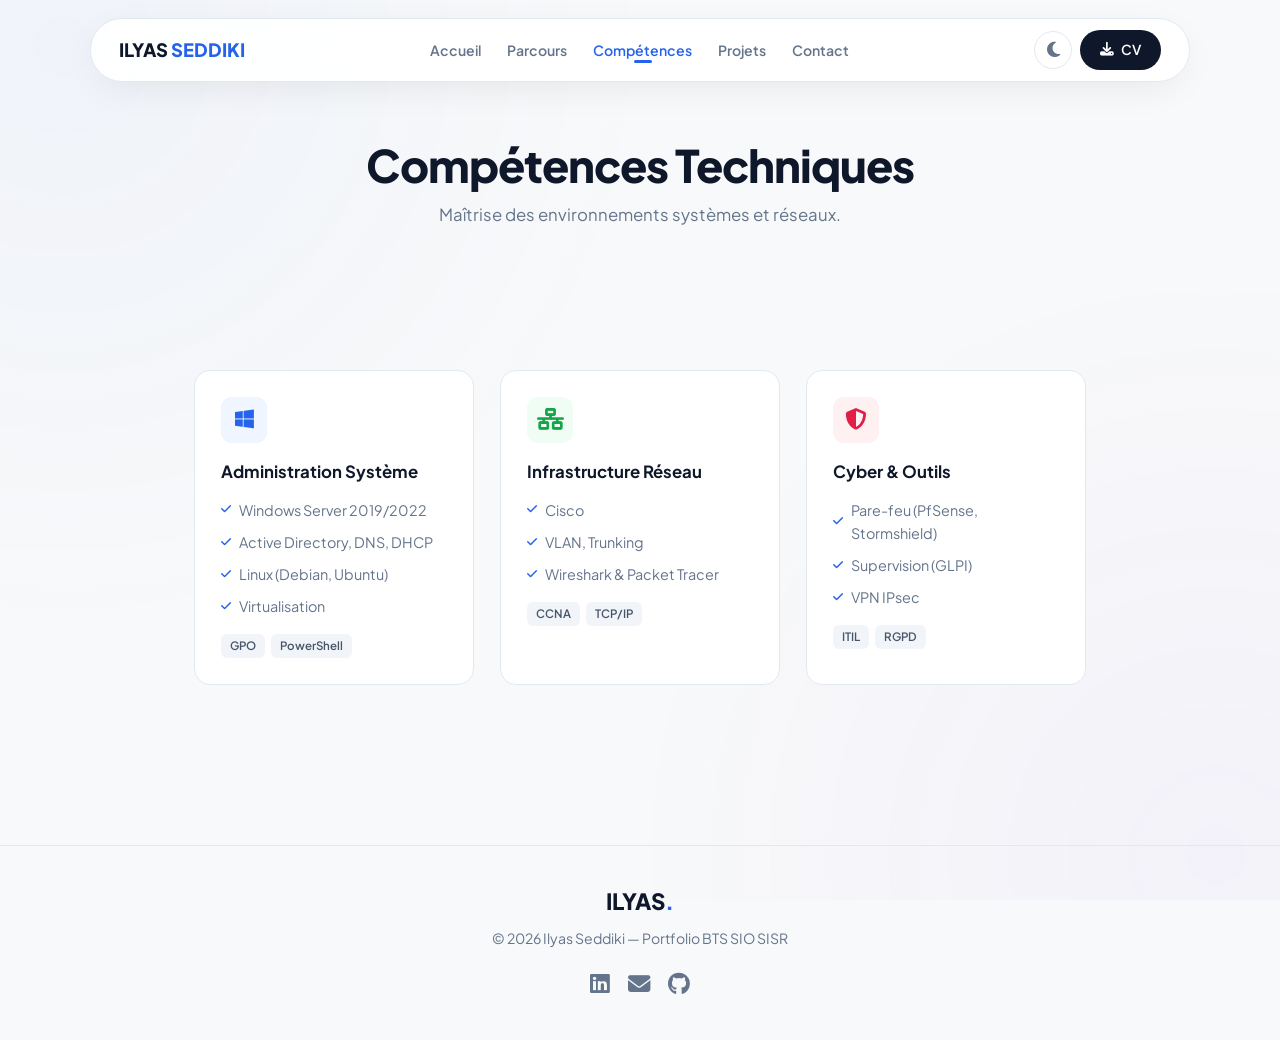
==== competences.html @ 2decea38 "Correction des liens PDF et ajout du menu mobile" ====
<!DOCTYPE html>
<html lang="fr">
<head>
    <meta charset="UTF-8">
    <meta name="viewport" content="width=device-width, initial-scale=1.0">
    <title>Compétences | Ilyas Seddiki</title>
    <link rel="preconnect" href="https://fonts.googleapis.com">
    <link rel="preconnect" href="https://fonts.gstatic.com" crossorigin>
    <link href="https://fonts.googleapis.com/css2?family=Plus+Jakarta+Sans:wght@400;500;600;700;800&display=swap" rel="stylesheet">
    <link rel="stylesheet" href="https://cdnjs.cloudflare.com/ajax/libs/font-awesome/6.4.0/css/all.min.css">
    <link rel="stylesheet" href="styles.css">
</head>
<body>
<div class="bg-mesh"></div>

<nav>
    <a href="index.html" class="logo">Ilyas <span>Seddiki</span></a>
    <ul id="navMenu">
        <li><a href="index.html">Accueil</a></li>
        <li><a href="parcours.html">Parcours</a></li>
        <li><a href="competences.html">Compétences</a></li>
        <li><a href="projets.html">Projets</a></li>
        <li><a href="contact.html">Contact</a></li>
    </ul>
    <button class="hamburger" id="hamburger" aria-label="Menu" aria-expanded="false">
        <span></span><span></span><span></span>
    </button>
    <div class="nav-btns">
        <button class="theme-toggle" id="themeToggle"><i class="fa-solid fa-moon"></i></button>
        <a href="cv_seddiki_ilyas.pdf" class="btn btn-dark" download><i class="fa-solid fa-download"></i> CV</a>
    </div>
</nav>

<div class="page-header">
    <h1 class="rv">Compétences Techniques</h1>
    <p class="rv">Maîtrise des environnements systèmes et réseaux.</p>
</div>

<section>
    <div class="sk-grid">
        <div class="sk-card rv">
            <div class="sk-ico i-sys"><i class="fa-brands fa-windows"></i></div>
            <div class="sk-title">Administration Système</div>
            <ul class="sk-list">
                <li><i class="fa-solid fa-check"></i> Windows Server 2019/2022</li>
                <li><i class="fa-solid fa-check"></i> Active Directory, DNS, DHCP</li>
                <li><i class="fa-solid fa-check"></i> Linux (Debian, Ubuntu)</li>
                <li><i class="fa-solid fa-check"></i> Virtualisation</li>
            </ul>
            <div class="tags"><span class="tag">GPO</span><span class="tag">PowerShell</span></div>
        </div>
        <div class="sk-card rv">
            <div class="sk-ico i-net"><i class="fa-solid fa-network-wired"></i></div>
            <div class="sk-title">Infrastructure Réseau</div>
            <ul class="sk-list">
                <li><i class="fa-solid fa-check"></i> Cisco</li>
                <li><i class="fa-solid fa-check"></i> VLAN, Trunking</li>
                <li><i class="fa-solid fa-check"></i> Wireshark & Packet Tracer</li>
            </ul>
            <div class="tags"><span class="tag">CCNA</span><span class="tag">TCP/IP</span></div>
        </div>
        <div class="sk-card rv">
            <div class="sk-ico i-sec"><i class="fa-solid fa-shield-halved"></i></div>
            <div class="sk-title">Cyber & Outils</div>
            <ul class="sk-list">
                <li><i class="fa-solid fa-check"></i> Pare-feu (PfSense, Stormshield)</li>
                <li><i class="fa-solid fa-check"></i> Supervision (GLPI)</li>
                <li><i class="fa-solid fa-check"></i> VPN IPsec</li>
            </ul>
            <div class="tags"><span class="tag">ITIL</span><span class="tag">RGPD</span></div>
        </div>
    </div>
</section>

<footer>
    <div class="f-logo">ILYAS<span style="color:var(--accent);">.</span></div>
    <p>&copy; 2026 Ilyas Seddiki — Portfolio BTS SIO SISR</p>
    <div class="f-socials">
        <a href="https://linkedin.com" target="_blank"><i class="fa-brands fa-linkedin"></i></a>
        <a href="mailto:ilyasseddiki014@gmail.com"><i class="fa-solid fa-envelope"></i></a>
        <a href="https://github.com" target="_blank"><i class="fa-brands fa-github"></i></a>
    </div>
</footer>

<script src="script.js"></script>
</body>
</html>
---- styles.css ----
/* ── Variables & Reset ─────────────────────── */
:root {
    --bg: #f8f9fa;
    --card: #ffffff;
    --primary: #0f172a;
    --accent: #2563eb;
    --purple: #7c3aed;
    --muted: #64748b;
    --border: 1px solid #e2e8f0;
    --border-color: #e2e8f0;
    --shadow: 0 10px 40px -10px rgba(0,0,0,.09);
    --radius: 16px;
    --tr: all .3s ease;
    --mesh1: rgba(37,99,235,.04);
    --mesh2: rgba(124,58,237,.04);
    --input-bg: #f8f9fa;
    --table-hover: #f8f9fa;
    --badge-bg: #f1f5f9;
    --badge-color: #475569;
}

/* ── Dark Theme ─────────────────────── */
[data-theme="dark"] {
    --bg: #0f172a;
    --card: #1e293b;
    --primary: #e2e8f0;
    --muted: #94a3b8;
    --border: 1px solid #334155;
    --border-color: #334155;
    --shadow: 0 10px 40px -10px rgba(0,0,0,.35);
    --mesh1: rgba(37,99,235,.08);
    --mesh2: rgba(124,58,237,.08);
    --input-bg: #1e293b;
    --table-hover: #1e293b;
    --badge-bg: #334155;
    --badge-color: #94a3b8;
}
[data-theme="dark"] .bg-mesh {
    background: radial-gradient(circle at 5% 5%, var(--mesh1), transparent 40%),
                radial-gradient(circle at 95% 95%, var(--mesh2), transparent 40%);
}
[data-theme="dark"] nav {
    background: rgba(30,41,59,.92);
    border-color: #334155;
}
[data-theme="dark"] .hamburger span { background: var(--primary); }
[data-theme="dark"] .btn-dark { background: var(--accent); }
[data-theme="dark"] .btn-white { background: var(--card); color: var(--primary); border-color: #334155; }
[data-theme="dark"] .btn-white:hover { background: #334155; }
[data-theme="dark"] .btn-outline { border-color: var(--primary); color: var(--primary); }
[data-theme="dark"] .btn-outline:hover { background: var(--primary); color: #0f172a; }
[data-theme="dark"] .hero-badge { background: var(--card); border-color: #334155; }
[data-theme="dark"] .tl-card { background: var(--card); border-color: #334155; }
[data-theme="dark"] .tl-card:hover { border-color: var(--accent); }
[data-theme="dark"] .timeline::before { background: #334155; }
[data-theme="dark"] .tl-dot { background: var(--card); }
[data-theme="dark"] .tl-sep::before { background: #334155; }
[data-theme="dark"] .tl-label { background: var(--bg); }
[data-theme="dark"] .biz-box { background: rgba(37,99,235,.1); border-color: rgba(37,99,235,.25); }
[data-theme="dark"] .biz-l { color: #60a5fa; }
[data-theme="dark"] .biz-v { color: #93c5fd; }
[data-theme="dark"] .res-btn { background: var(--card); border-color: #334155; color: var(--muted); }
[data-theme="dark"] .res-btn:hover { background: rgba(37,99,235,.1); border-color: var(--accent); color: var(--accent); }
[data-theme="dark"] .sk-card { background: var(--card); border-color: #334155; }
[data-theme="dark"] .sk-card:hover { border-color: var(--accent); }
[data-theme="dark"] .i-sys { background: rgba(37,99,235,.15); }
[data-theme="dark"] .i-net { background: rgba(22,163,74,.15); }
[data-theme="dark"] .i-sec { background: rgba(225,29,72,.15); }
[data-theme="dark"] .tag { background: #334155; color: #94a3b8; }
[data-theme="dark"] .tp-card { background: var(--card); border-color: #334155; }
[data-theme="dark"] .tp-card:hover { border-color: var(--accent); }
[data-theme="dark"] .cbox { background: var(--card); border-color: #334155; }
[data-theme="dark"] input, [data-theme="dark"] textarea { background: #0f172a; border-color: #334155; color: var(--primary); }
[data-theme="dark"] input:focus, [data-theme="dark"] textarea:focus { border-color: var(--accent); background: var(--card); }
[data-theme="dark"] footer { border-color: #334155; }
[data-theme="dark"] .proj-card { background: var(--card); border-color: #334155; }
[data-theme="dark"] .proj-card:hover { border-color: var(--accent); }
[data-theme="dark"] .proj-card.nc::before { background: #475569; }
[data-theme="dark"] .proj-card.nc .pci { background: #334155; }
[data-theme="dark"] .pci { background: rgba(37,99,235,.15); }
[data-theme="dark"] .mbox { background: var(--card); }
[data-theme="dark"] .dsec { background: #0f172a; border-color: #334155; }
[data-theme="dark"] .tool-card { background: #0f172a; border-color: #334155; }
[data-theme="dark"] .tool-card:hover { border-color: var(--accent); }
[data-theme="dark"] .tool-icon { background: rgba(37,99,235,.15); }
[data-theme="dark"] .photo-card { background: #0f172a; border-color: #334155; }
[data-theme="dark"] .photo-placeholder { background: linear-gradient(135deg, #1e293b, #334155); }
[data-theme="dark"] .def-chip { background: #0f172a; border-color: #334155; }
[data-theme="dark"] .dci { background: rgba(37,99,235,.15); }
[data-theme="dark"] .pcv2 { background: var(--card); border-color: #334155; }
[data-theme="dark"] .pcv2:hover { border-color: var(--accent); }
[data-theme="dark"] .part-banner { background: rgba(37,99,235,.1); border-color: rgba(37,99,235,.25); }
[data-theme="dark"] .ov-stat { background: rgba(37,99,235,.1); border-color: rgba(37,99,235,.25); }
[data-theme="dark"] .sbox { background: rgba(37,99,235,.1); border-color: rgba(37,99,235,.25); }
[data-theme="dark"] .mlist li { background: #0f172a; border-color: rgba(37,99,235,.3); }
[data-theme="dark"] .result-v2 { background: rgba(22,163,74,.1); border-color: rgba(34,197,94,.25); }
[data-theme="dark"] .res-box { background: rgba(22,163,74,.1); border-color: rgba(34,197,94,.25); }
[data-theme="dark"] .cr-card { background: var(--card); border-color: #334155; }
[data-theme="dark"] .cr-card:hover { border-color: var(--accent); }
[data-theme="dark"] .cr-ico { background: rgba(239,68,68,.15); }
[data-theme="dark"] .back-btn { background: var(--card); border-color: #334155; color: var(--primary); }
[data-theme="dark"] .back-btn:hover { background: var(--accent); color: #fff; border-color: var(--accent); }
[data-theme="dark"] .eq-table thead { background: #334155; }
[data-theme="dark"] .eq-table td { border-color: #334155; }
[data-theme="dark"] .eq-table tbody tr:hover { background: #0f172a; }
[data-theme="dark"] .part-card { background: var(--card); border-color: #334155; }
[data-theme="dark"] .part-card:hover { border-color: var(--accent); }
[data-theme="dark"] .pj-item { background: var(--card); border-color: #334155; }
[data-theme="dark"] .sommaire { background: var(--card); border-color: #334155; }
[data-theme="dark"] .sommaire-list li { background: #0f172a; }
[data-theme="dark"] .sommaire-list li:hover { background: rgba(37,99,235,.1); }
[data-theme="dark"] .def-bar { background: rgba(37,99,235,.1); border-color: rgba(37,99,235,.25); }
[data-theme="dark"] .def-item { background: #0f172a; }
[data-theme="dark"] .stage-card { background: var(--card); border-color: #334155; }
[data-theme="dark"] .stage-card:hover { border-color: var(--accent); }

/* ── Base ─────────────────────── */
*, *::before, *::after { margin:0; padding:0; box-sizing:border-box; }
html { scroll-behavior: smooth; }
body { font-family:'Plus Jakarta Sans',sans-serif; background:var(--bg); color:var(--muted); line-height:1.6; overflow-x:hidden; transition: background .3s ease, color .3s ease; }

.bg-mesh { position:fixed; inset:0; z-index:-1;
    background: radial-gradient(circle at 5% 5%, var(--mesh1), transparent 40%),
                radial-gradient(circle at 95% 95%, var(--mesh2), transparent 40%); }

/* ── Navigation ─────────────────────── */
nav {
    position:fixed; top:18px; left:50%; transform:translateX(-50%);
    width:90%; max-width:1100px;
    background:rgba(255,255,255,.92); backdrop-filter:blur(16px);
    border:var(--border); border-radius:50px;
    padding:11px 28px;
    display:flex; justify-content:space-between; align-items:center;
    z-index:9000; box-shadow:var(--shadow);
    transition: background .3s ease, border-color .3s ease;
}
.logo { font-weight:800; font-size:1.15rem; color:var(--primary); text-transform:uppercase; text-decoration:none; }
.logo span { color:var(--accent); }
a.logo { text-decoration: none; }
nav ul { display:flex; gap:26px; list-style:none; }
nav ul a { color:var(--muted); text-decoration:none; font-weight:600; font-size:.88rem; transition:var(--tr); position: relative; }
nav ul a:hover { color:var(--accent); }
nav ul a.active { color:var(--accent); }
nav ul a.active::after { content:''; position:absolute; bottom:-4px; left:50%; transform:translateX(-50%); width:18px; height:3px; background:var(--accent); border-radius:3px; }
.nav-btns { display:flex; gap:8px; align-items:center; }
.btn { display:inline-flex; align-items:center; gap:7px; padding:9px 20px; border-radius:50px; font-weight:600; font-size:.86rem; text-decoration:none; transition:var(--tr); cursor:pointer; border:none; }
.btn-dark  { background:var(--primary); color:#fff; }
.btn-dark:hover  { background:var(--accent); transform:translateY(-2px); }
.btn-white { background:#fff; color:var(--primary); border:var(--border); }
.btn-white:hover { background:var(--bg); }
.btn-outline { background:transparent; border:2px solid var(--primary); color:var(--primary); }
.btn-outline:hover { background:var(--primary); color:#fff; }

.theme-toggle {
    width:38px; height:38px; border-radius:50%; border:var(--border);
    background:var(--card); cursor:pointer; display:flex; align-items:center;
    justify-content:center; font-size:1.1rem; transition:var(--tr);
    color:var(--muted);
}
.theme-toggle:hover { border-color:var(--accent); color:var(--accent); transform:scale(1.1); }

/* ── Hero ─────────────────────── */
header {
    min-height:90vh; display:flex; flex-direction:column; justify-content:center; align-items:center;
    text-align:center; padding:130px 24px 80px;
}
.hero-badge {
    display:inline-flex; align-items:center; gap:9px;
    background:var(--card); padding:7px 18px; border-radius:50px;
    font-size:.83rem; font-weight:700; color:var(--accent);
    border:var(--border); margin-bottom:28px; box-shadow:var(--shadow);
}
.dot-green { width:8px; height:8px; border-radius:50%; background:#22c55e; animation:pulse 2s infinite; }
@keyframes pulse { 0%,100%{opacity:1;} 50%{opacity:.35;} }
h1 { font-size:clamp(2rem,5vw,3.5rem); font-weight:800; color:var(--primary); letter-spacing:-1.5px; line-height:1.1; margin-bottom:22px; }
.grad { background:linear-gradient(135deg,var(--accent),var(--purple)); -webkit-background-clip:text; background-clip:text; color:transparent; }
#tw { min-height:1.2em; display:inline-block; }
.cursor { color:var(--accent); animation:blink 1s step-end infinite; }
@keyframes blink { 0%,100%{opacity:1;} 50%{opacity:0;} }
.hero-desc { font-size:1.05rem; max-width:600px; color:var(--muted); margin-bottom:38px; line-height:1.8; }
.hero-actions { display:flex; gap:13px; flex-wrap:wrap; justify-content:center; }

/* ── Sections ─────────────────────── */
section { padding:80px 5%; max-width:1020px; margin:0 auto; }
.sec-head { text-align:center; margin-bottom:56px; }
.sec-title { font-size:2rem; font-weight:800; color:var(--primary); margin-bottom:9px; }
.sec-sub { font-size:1rem; color:var(--muted); }

/* ── Page Header (non-hero pages) ─────────────────────── */
.page-header {
    padding:140px 5% 60px;
    text-align:center;
    max-width:1020px;
    margin:0 auto;
}
.page-header h1 {
    font-size:clamp(1.8rem,4vw,2.8rem);
    font-weight:800;
    color:var(--primary);
    letter-spacing:-1px;
    margin-bottom:12px;
}
.page-header p {
    font-size:1.05rem;
    color:var(--muted);
    max-width:600px;
    margin:0 auto;
    line-height:1.7;
}

/* ── Timeline ─────────────────────── */
.tl-sep { text-align:center; position:relative; margin:40px 0 36px; }
.tl-sep::before { content:''; position:absolute; left:0; top:50%; width:100%; height:2px; background:var(--border-color); }
.tl-label { position:relative; z-index:1; display:inline-block; background:var(--bg); padding:0 18px; font-size:1.15rem; font-weight:700; color:var(--primary); }
.timeline { position:relative; max-width:900px; margin:0 auto; }
.timeline::before { content:''; position:absolute; left:50%; transform:translateX(-50%); width:2px; height:100%; background:var(--border-color); }
.tl-item { display:flex; justify-content:flex-end; padding-right:52px; position:relative; margin-bottom:48px; width:50%; }
.tl-item.r { justify-content:flex-start; padding-left:52px; padding-right:0; margin-left:50%; }
.tl-dot { position:absolute; right:-8px; top:4px; width:16px; height:16px; border-radius:50%; background:#fff; border:4px solid var(--accent); z-index:2; }
.tl-item.r .tl-dot { left:-8px; right:auto; }
.tl-item.school .tl-dot { border-color:var(--purple); }
.tl-card { background:var(--card); padding:26px; border-radius:20px; border:var(--border); box-shadow:var(--shadow); transition:var(--tr); width:100%; }
.tl-card:hover { transform:translateY(-3px); border-color:var(--accent); }
.tl-top { display:flex; justify-content:space-between; align-items:flex-start; flex-wrap:wrap; gap:10px; margin-bottom:16px; padding-bottom:14px; border-bottom:var(--border); }
.co-name { font-size:1.15rem; font-weight:800; color:var(--primary); display:flex; align-items:center; gap:8px; flex-wrap:wrap; }
.co-loc { font-size:.78rem; background:var(--badge-bg); padding:3px 9px; border-radius:6px; color:var(--muted); font-weight:600; }
.dbadge { font-size:.7rem; font-weight:700; padding:4px 10px; border-radius:6px; white-space:nowrap; }
.dw { background:#eff6ff; color:var(--accent); }
.ds { background:#f5f3ff; color:var(--purple); }
[data-theme="dark"] .dw { background:rgba(37,99,235,.15); }
[data-theme="dark"] .ds { background:rgba(124,58,237,.15); }
.biz-box { background:#f0f9ff; border:1px solid #bae6fd; border-radius:11px; padding:13px; margin-bottom:16px; display:grid; grid-template-columns:repeat(auto-fit,minmax(110px,1fr)); gap:9px; }
.biz-r { display:flex; flex-direction:column; }
.biz-l { font-size:.66rem; font-weight:700; text-transform:uppercase; color:#0369a1; opacity:.7; }
.biz-v { font-size:.82rem; font-weight:700; color:#0369a1; }
.res-grid { display:grid; grid-template-columns:repeat(auto-fit,minmax(100px,1fr)); gap:9px; margin-top:16px; }
.res-btn { display:flex; flex-direction:column; align-items:center; padding:11px; border:var(--border); border-radius:10px; background:#fff; text-decoration:none; color:var(--muted); transition:var(--tr); cursor:pointer; }
.res-btn:hover { border-color:var(--accent); background:#eff6ff; color:var(--accent); transform:translateY(-2px); }
.ri { font-size:1.15rem; margin-bottom:5px; }
.rt { font-size:.7rem; font-weight:600; }
.proj-btn { background:linear-gradient(135deg,var(--purple),var(--accent)); color:#fff; padding:11px 18px; border-radius:10px; border:none; cursor:pointer; font-weight:700; font-size:.83rem; transition:var(--tr); display:flex; align-items:center; justify-content:center; gap:8px; margin-top:15px; width:100%; }
.proj-btn:hover { transform:translateY(-2px); box-shadow:0 10px 28px -10px rgba(124,58,237,.45); }

/* ── Modals ─────────────────────── */
.modal { display:none; position:fixed; inset:0; z-index:9999; background:rgba(15,23,42,.83); backdrop-filter:blur(10px); }
.modal.on { display:flex; align-items:center; justify-content:center; padding:20px; }
.mbox { background:var(--card); border-radius:22px; width:100%; max-width:900px; max-height:90vh; overflow-y:auto; animation:popIn .35s ease; box-shadow:0 25px 70px -10px rgba(0,0,0,.35); }
.mbox.wide { max-width:1080px; }
@keyframes popIn { from{opacity:0;transform:translateY(40px);} to{opacity:1;transform:translateY(0);} }
.mhead { background:linear-gradient(135deg,var(--purple),var(--accent)); color:#fff; padding:26px 30px; border-radius:22px 22px 0 0; position:relative; }
.mclose { position:absolute; top:16px; right:16px; background:rgba(255,255,255,.22); border:none; color:#fff; width:36px; height:36px; border-radius:50%; font-size:1.2rem; cursor:pointer; transition:var(--tr); display:flex; align-items:center; justify-content:center; }
.mclose:hover { background:rgba(255,255,255,.35); transform:rotate(90deg); }
.mtitle { font-size:1.6rem; font-weight:800; margin-bottom:5px; }
.msub { font-size:.9rem; opacity:.88; }
.mbody { padding:32px; }

/* ── Definition & Info Components ─────────────────────── */
.def-bar { background: linear-gradient(135deg, #eff6ff, #f0f9ff); border: 2px solid #bae6fd; border-radius: 15px; padding: 24px; margin-bottom: 30px; }
.def-bar h3 { font-size: 1.25rem; font-weight: 800; color: var(--accent); margin-bottom: 16px; display: flex; align-items: center; gap: 10px; }
.def-content { display: grid; grid-template-columns: repeat(auto-fit, minmax(280px, 1fr)); gap: 18px; }
.def-item { background: #fff; padding: 16px; border-radius: 10px; border-left: 4px solid var(--accent); }
.def-item strong { color: var(--primary); font-size: 0.95rem; display: block; margin-bottom: 6px; }
.def-item p { font-size: 0.88rem; color: var(--muted); line-height: 1.6; }
.sommaire { background: var(--card); border: var(--border); border-radius: 15px; padding: 24px; margin-bottom: 30px; }
.sommaire h3 { font-size: 1.2rem; font-weight: 800; color: var(--primary); margin-bottom: 16px; display: flex; align-items: center; gap: 10px; }
.sommaire-list { list-style: none; padding: 0; }
.sommaire-list li { padding: 10px 14px; margin-bottom: 8px; background: var(--bg); border-radius: 8px; cursor: pointer; transition: var(--tr); display: flex; align-items: center; gap: 10px; }
.sommaire-list li:hover { background: #eff6ff; transform: translateX(5px); border-left: 4px solid var(--accent); }
.sommaire-list li i { color: var(--accent); font-size: 0.9rem; }

/* ── Tools Grid ─────────────────────── */
.tools-grid { display: grid; grid-template-columns: repeat(auto-fit, minmax(140px, 1fr)); gap: 14px; margin-bottom: 30px; }
.tool-card { background: var(--card); border: var(--border); border-radius: 12px; padding: 16px; text-align: center; transition: var(--tr); }
.tool-card:hover { transform: translateY(-3px); box-shadow: var(--shadow); border-color: var(--accent); }
.tool-icon { width: 50px; height: 50px; background: linear-gradient(135deg, #eff6ff, #f0f9ff); border-radius: 10px; display: flex; align-items: center; justify-content: center; margin: 0 auto 10px; font-size: 1.4rem; color: var(--accent); }
.tool-name { font-size: 0.85rem; font-weight: 700; color: var(--primary); }

/* ── Photos Grid ─────────────────────── */
.photos-grid { display: grid; grid-template-columns: repeat(auto-fit, minmax(200px, 1fr)); gap: 16px; margin-bottom: 30px; }
.photo-card { background: var(--bg); border: var(--border); border-radius: 12px; padding: 12px; text-align: center; }
.photo-placeholder { width: 100%; height: 140px; background: linear-gradient(135deg, #f1f5f9, #e2e8f0); border-radius: 8px; display: flex; align-items: center; justify-content: center; color: var(--muted); font-size: 2rem; margin-bottom: 8px; }
.photo-caption { font-size: 0.8rem; font-weight: 600; color: var(--primary); }

/* ── Project Items ─────────────────────── */
.pj-item { background:var(--bg); border:var(--border); border-radius:13px; padding:20px; margin-bottom:18px; cursor:pointer; transition:var(--tr); }
.pj-item:hover { transform:translateY(-3px); border-color:var(--accent); box-shadow:var(--shadow); }
.pj-item.nc { cursor:default; }
.pj-item.nc:hover { transform:none; border-color:var(--border-color); box-shadow:none; }
.pj-head { display:flex; justify-content:space-between; align-items:flex-start; flex-wrap:wrap; gap:8px; margin-bottom:10px; }
.pj-title { font-size:1.05rem; font-weight:700; color:var(--primary); display:flex; align-items:center; gap:8px; }
.pj-s { font-size:.67rem; font-weight:700; text-transform:uppercase; padding:4px 10px; border-radius:6px; white-space:nowrap; }
.s-wip { background:#fef3c7; color:#d97706; }
.s-soon { background:#f5f3ff; color:var(--purple); }

/* ── Parts Grid ─────────────────────── */
.parts-grid { display:grid; grid-template-columns:repeat(auto-fit,minmax(240px,1fr)); gap:20px; }
.part-card { background:var(--card); border:2px solid var(--border-color); border-radius:15px; padding:30px 20px; cursor:pointer; transition:var(--tr); text-align:center; }
.part-card:hover { transform:translateY(-5px); border-color:var(--accent); box-shadow:var(--shadow); }
.p-ico { width:60px; height:60px; background:linear-gradient(135deg,#eff6ff,#f0f9ff); border-radius:50%; display:flex; align-items:center; justify-content:center; margin:0 auto 16px; font-size:1.6rem; color:var(--accent); }
.p-num { font-size:1.1rem; font-weight:800; color:var(--primary); margin-bottom:6px; }
.p-desc { font-size:.86rem; color:var(--muted); line-height:1.5; }

.cpart { display:none; }
.cpart.on { display:block; animation:fadeUp .35s ease; }
@keyframes fadeUp { from{opacity:0;transform:translateY(12px);} to{opacity:1;transform:translateY(0);} }

.back-btn { display:inline-flex; align-items:center; justify-content:center; gap:8px; background:linear-gradient(135deg,#ffffff,#eff6ff); color:var(--primary); padding:10px 18px; border-radius:12px; border:1px solid #cbd5e1; font-weight:700; font-size:.86rem; cursor:pointer; transition:var(--tr); margin-bottom:26px; box-shadow:0 8px 24px -16px rgba(15,23,42,.45); }
.back-btn:hover { background:var(--primary); color:#fff; border-color:var(--primary); transform:translateY(-2px); }
.back-btn.part-back { position:sticky; top:0; z-index:3; }

/* ── Detail Sections ─────────────────────── */
.dsec { background:var(--card); border:var(--border); border-radius:15px; padding:26px; margin-bottom:20px; }
.dsec h3 { font-size:1.15rem; font-weight:800; color:var(--primary); margin-bottom:14px; display:flex; align-items:center; gap:8px; }
.dsec p { color:var(--muted); line-height:1.8; font-size:.93rem; }
.stats-row { display:grid; grid-template-columns:repeat(auto-fit,minmax(170px,1fr)); gap:16px; margin-bottom:20px; }
.sbox { background:linear-gradient(135deg,#eff6ff,#f0f9ff); padding:18px; border-radius:12px; text-align:center; border:1px solid #bae6fd; }
.sn { font-size:2.3rem; font-weight:800; color:var(--accent); line-height:1; margin-bottom:5px; }
.sl { font-size:.8rem; color:var(--muted); font-weight:600; }
.mlist { list-style:none; padding:0; }
.mlist li { padding:13px 15px; margin-bottom:9px; background:var(--bg); border-left:4px solid var(--accent); border-radius:8px; font-size:.91rem; color:var(--muted); }
.mlist li strong { color:var(--primary); display:block; margin-bottom:3px; font-size:.93rem; }
.eq-table { width:100%; border-collapse:collapse; font-size:.82rem; margin-top:14px; }
.eq-table thead { background:var(--primary); color:#fff; }
.eq-table th { padding:10px 12px; text-align:left; font-weight:700; font-size:.76rem; }
.eq-table td { padding:9px 12px; border-bottom:1px solid #f1f5f9; }
.eq-table tbody tr:hover { background:var(--table-hover); }
.ok { color:#16a34a; font-weight:700; }
.warn { color:#d97706; font-weight:700; }
.err { color:#dc2626; font-weight:700; }
.res-box { background:linear-gradient(135deg,#dcfce7,#f0fdf4); border:1px solid #86efac; border-radius:15px; padding:26px; margin-bottom:20px; }
.res-box h3 { color:#16a34a; font-size:1.15rem; font-weight:800; margin-bottom:10px; display:flex; align-items:center; gap:8px; }
.res-box ul { list-style:none; padding:0; }
.res-box li { padding:7px 0; color:#166534; font-weight:600; font-size:.92rem; }

/* ── Skills ─────────────────────── */
.sk-grid { display:grid; grid-template-columns:repeat(auto-fit,minmax(280px,1fr)); gap:26px; }
.sk-card { background:var(--card); border:var(--border); border-radius:var(--radius); padding:26px; transition:var(--tr); }
.sk-card:hover { transform:translateY(-5px); box-shadow:var(--shadow); border-color:var(--accent); }
.sk-ico { width:46px; height:46px; border-radius:11px; margin-bottom:16px; display:flex; align-items:center; justify-content:center; font-size:1.35rem; }
.i-sys { background:#eff6ff; color:#2563eb; }
.i-net { background:#f0fdf4; color:#16a34a; }
.i-sec { background:#fff1f2; color:#e11d48; }
.sk-title { font-size:1.05rem; font-weight:700; color:var(--primary); margin-bottom:13px; }
.sk-list { list-style:none; }
.sk-list li { margin-bottom:9px; font-size:.9rem; color:var(--muted); display:flex; align-items:center; gap:8px; }
.sk-list li i { font-size:.72rem; color:var(--accent); }
.tags { margin-top:16px; display:flex; flex-wrap:wrap; gap:6px; }
.tag { font-size:.72rem; font-weight:600; padding:3px 9px; border-radius:6px; background:var(--badge-bg); color:var(--badge-color); }

/* ── TP Grid ─────────────────────── */
.tp-grid { display:grid; grid-template-columns:repeat(auto-fit,minmax(290px,1fr)); gap:24px; }
.tp-card { background:var(--card); border:var(--border); border-radius:var(--radius); padding:22px; transition:var(--tr); display:flex; flex-direction:column; }
.tp-card:hover { transform:translateY(-5px); box-shadow:var(--shadow); border-color:var(--accent); }
.tp-title { font-size:1rem; font-weight:700; color:var(--primary); margin-bottom:9px; }
.tp-desc { font-size:.87rem; color:var(--muted); flex:1; }
.tp-btn { margin-top:14px; background:var(--accent); color:#fff; padding:8px 15px; border-radius:8px; text-decoration:none; font-weight:600; font-size:.82rem; display:inline-flex; align-items:center; gap:7px; transition:var(--tr); }
.tp-btn:hover { background:var(--primary); transform:translateY(-2px); }

/* ── Contact ─────────────────────── */
.cbox { max-width:560px; margin:0 auto; background:var(--card); padding:38px; border-radius:22px; box-shadow:var(--shadow); border:var(--border); }
input, textarea { width:100%; padding:13px; margin-bottom:13px; background:var(--input-bg); border:1px solid var(--border-color); border-radius:8px; font-family:inherit; font-size:.92rem; color:var(--primary); }
input:focus, textarea:focus { outline:none; border-color:var(--accent); background:var(--card); }
.submit-btn { width:100%; padding:13px; background:var(--accent); color:#fff; border:none; border-radius:8px; font-weight:700; font-size:.95rem; cursor:pointer; transition:var(--tr); }
.submit-btn:hover { background:var(--primary); }

/* ── Footer ─────────────────────── */
footer { text-align:center; padding:38px 20px; border-top:var(--border); margin-top:80px; color:var(--muted); font-size:.88rem; }
.f-logo { font-size:1.4rem; font-weight:800; color:var(--primary); margin-bottom:7px; }
.f-socials { margin-top:16px; display:flex; justify-content:center; gap:18px; font-size:1.4rem; }
.f-socials a { color:var(--muted); transition:var(--tr); }
.f-socials a:hover { color:var(--accent); }

/* ── Reveal Animation ─────────────────────── */
.rv { opacity:0; transform:translateY(26px); transition:opacity .55s ease, transform .55s ease; }
.rv.show { opacity:1; transform:none; }

/* ── Premium Project Cards ─────────────────────── */
.proj-card { background:var(--card); border:1.5px solid var(--border-color); border-radius:16px; padding:20px 22px; margin-bottom:12px; cursor:pointer; transition:var(--tr); display:flex; align-items:flex-start; gap:16px; position:relative; overflow:hidden; }
.proj-card::before { content:''; position:absolute; left:0; top:0; bottom:0; width:4px; background:linear-gradient(180deg,var(--accent),var(--purple)); }
.proj-card:hover { border-color:var(--accent); box-shadow:0 8px 28px -8px rgba(37,99,235,.15); transform:translateY(-2px); }
.proj-card.nc { cursor:default; }
.proj-card.nc::before { background:#cbd5e1; }
.proj-card.nc:hover { transform:none; border-color:var(--border-color); box-shadow:none; }
.pci { width:44px; height:44px; border-radius:11px; flex-shrink:0; background:linear-gradient(135deg,#eff6ff,#f0f9ff); display:flex; align-items:center; justify-content:center; font-size:1.15rem; color:var(--accent); }
.proj-card.nc .pci { background:var(--badge-bg); color:var(--muted); }
.pcb { flex:1; min-width:0; }
.pct { font-size:.96rem; font-weight:700; color:var(--primary); margin-bottom:5px; display:flex; align-items:center; gap:8px; flex-wrap:wrap; }
.pcd { font-size:.86rem; color:var(--muted); line-height:1.65; }
.pca { color:var(--accent); font-size:.85rem; flex-shrink:0; margin-top:3px; transition:var(--tr); }
.proj-card:hover .pca { transform:translateX(3px); }
.bs { font-size:.67rem; font-weight:700; text-transform:uppercase; padding:3px 9px; border-radius:20px; white-space:nowrap; letter-spacing:.3px; }
.bs-wip { background:#fef3c7; color:#b45309; }
.bs-soon { background:#f5f3ff; color:var(--purple); }
.bs-doc { background:#f0fdf4; color:#15803d; }
[data-theme="dark"] .bs-wip { background:rgba(180,131,9,.15); }
[data-theme="dark"] .bs-soon { background:rgba(124,58,237,.15); }
[data-theme="dark"] .bs-doc { background:rgba(21,128,61,.15); }
.mhead-tags { display:flex; gap:8px; flex-wrap:wrap; margin-top:9px; }
.mhead-tag { background:rgba(255,255,255,.2); border:1px solid rgba(255,255,255,.3); border-radius:20px; padding:3px 12px; font-size:.76rem; font-weight:600; display:inline-flex; align-items:center; gap:6px; }

/* ── Overview Stats ─────────────────────── */
.ov-stats { display:grid; grid-template-columns:repeat(3,1fr); gap:12px; margin-bottom:26px; }
.ov-stat { background:linear-gradient(135deg,#eff6ff,#f0f9ff); border:1px solid #bae6fd; border-radius:13px; padding:16px 12px; text-align:center; }
.ov-sn { font-size:2rem; font-weight:800; color:var(--accent); line-height:1; }
.ov-sl { font-size:.72rem; font-weight:600; color:var(--muted); margin-top:4px; }

/* ── Definition Chips ─────────────────────── */
.def-chips { display:grid; grid-template-columns:repeat(auto-fit,minmax(250px,1fr)); gap:10px; }
.def-chip { background:var(--card); border:1.5px solid var(--border-color); border-radius:12px; padding:13px 15px; display:flex; gap:12px; align-items:flex-start; }
.dci { width:30px; height:30px; flex-shrink:0; background:linear-gradient(135deg,#eff6ff,#f0f9ff); border-radius:8px; display:flex; align-items:center; justify-content:center; font-size:.82rem; color:var(--accent); }
.dcb strong { display:block; font-size:.87rem; color:var(--primary); font-weight:700; margin-bottom:3px; }
.dcb p { font-size:.8rem; color:var(--muted); line-height:1.5; margin:0; }

/* ── Horizontal Part Cards ─────────────────────── */
.pcv2 { background:var(--card); border:1.5px solid var(--border-color); border-radius:14px; padding:20px; cursor:pointer; transition:var(--tr); display:flex; align-items:flex-start; gap:14px; }
.pcv2:hover { transform:translateY(-4px); border-color:var(--accent); box-shadow:var(--shadow); }
.pcv2-num { width:34px; height:34px; border-radius:9px; flex-shrink:0; background:linear-gradient(135deg,var(--accent),var(--purple)); display:flex; align-items:center; justify-content:center; font-size:.82rem; font-weight:800; color:#fff; }
.pcv2-title { font-size:.93rem; font-weight:700; color:var(--primary); margin-bottom:4px; }
.pcv2-desc { font-size:.82rem; color:var(--muted); line-height:1.5; }

/* ── Part Banner ─────────────────────── */
.part-banner { background:linear-gradient(135deg,#eff6ff,#f0f9ff); border:1.5px solid #bae6fd; border-radius:14px; padding:18px 20px; margin-bottom:20px; display:flex; align-items:center; gap:14px; }
.pb-ico { width:40px; height:40px; border-radius:10px; flex-shrink:0; background:linear-gradient(135deg,var(--accent),var(--purple)); display:flex; align-items:center; justify-content:center; font-size:1.05rem; color:#fff; }
.pb-title { font-size:1rem; font-weight:800; color:var(--primary); margin-bottom:2px; }
.pb-sub { font-size:.82rem; color:var(--muted); }

/* ── Result Box v2 ─────────────────────── */
.result-v2 { background:linear-gradient(135deg,#f0fdf4,#dcfce7); border:1.5px solid #86efac; border-radius:13px; padding:20px 22px; margin-top:16px; margin-bottom:20px; }
.result-v2 h4 { font-size:.92rem; font-weight:800; color:#16a34a; display:flex; align-items:center; gap:7px; margin-bottom:10px; }
.result-v2 ul { list-style:none; padding:0; }
.result-v2 li { padding:6px 0 6px 20px; position:relative; font-size:.88rem; color:#166534; font-weight:600; border-bottom:1px solid rgba(134,239,172,.3); }
.result-v2 li:last-child { border-bottom:none; }
.result-v2 li::before { content:'\2713'; position:absolute; left:0; color:#16a34a; font-weight:800; }

/* ── CR Cards ─────────────────────── */
.cr-card { background:var(--card); border:1.5px solid var(--border-color); border-radius:15px; padding:20px 22px; margin-bottom:12px; display:flex; gap:16px; align-items:flex-start; transition:var(--tr); }
.cr-card:hover { border-color:var(--accent); box-shadow:0 6px 22px -6px rgba(37,99,235,.12); }
.cr-ico { width:42px; height:42px; border-radius:11px; flex-shrink:0; background:#fff1f2; display:flex; align-items:center; justify-content:center; font-size:1.15rem; color:#ef4444; }
.cr-body { flex:1; }
.cr-title { font-size:.96rem; font-weight:700; color:var(--primary); margin-bottom:5px; }
.cr-desc { font-size:.85rem; color:var(--muted); line-height:1.65; margin-bottom:12px; }

/* ── Stage Cards (projets page) ─────────────────────── */
.stage-cards { display:grid; gap:16px; margin-bottom:50px; }
.stage-card { background:var(--card); border:1.5px solid var(--border-color); border-radius:16px; padding:24px; cursor:pointer; transition:var(--tr); display:flex; align-items:flex-start; gap:18px; position:relative; overflow:hidden; }
.stage-card::before { content:''; position:absolute; left:0; top:0; bottom:0; width:4px; background:linear-gradient(180deg,var(--accent),var(--purple)); }
.stage-card:hover { border-color:var(--accent); box-shadow:0 8px 28px -8px rgba(37,99,235,.15); transform:translateY(-3px); }
.stage-card .pci { width:50px; height:50px; font-size:1.3rem; }
.stage-card .pct { font-size:1.05rem; }
.stage-card .pcd { font-size:.9rem; }

/* ── Hamburger ─────────────────────── */
.hamburger { display:none; flex-direction:column; justify-content:center; gap:5px; cursor:pointer; background:none; border:none; padding:4px; }
.hamburger span { display:block; width:22px; height:2px; background:var(--primary); border-radius:2px; transition:var(--tr); }

/* ── Mobile ─────────────────────── */
@media (max-width:768px) {
    .hamburger { display:flex; }
    nav { position:fixed; }
    nav ul { display:none; flex-direction:column; gap:0; position:absolute; top:calc(100% + 10px); left:0; right:0; background:var(--card); border:var(--border); border-radius:16px; padding:8px; box-shadow:var(--shadow); }
    nav ul.open { display:flex; }
    nav ul a { padding:10px 16px; display:block; border-radius:10px; }
    nav ul a.active::after { display:none; }
    nav ul a.active { background:rgba(37,99,235,.08); }
    h1 { font-size:2rem; letter-spacing:-.5px; }
    .timeline::before { left:18px; }
    .tl-item, .tl-item.r { width:100%; padding-left:44px; padding-right:0; margin-left:0; justify-content:flex-start; }
    .tl-dot, .tl-item.r .tl-dot { left:10px; right:auto; }
    .mbody { padding:18px; }
    .mtitle { font-size:1.25rem; }
    .eq-table { font-size:.72rem; }
    .def-content { grid-template-columns: 1fr; }
    .parts-grid { grid-template-columns: 1fr; }
    .ov-stats { grid-template-columns:1fr 1fr; }
    .proj-card { flex-wrap:wrap; }
    .cr-card { flex-wrap:wrap; }
    .part-banner { flex-direction:column; gap:10px; }
    .pcv2 { flex-wrap:wrap; }
    .stage-card { flex-wrap:wrap; }
    .nav-btns .btn-white { display:none; }
    .page-header { padding:120px 5% 40px; }
    .page-header h1 { font-size:1.8rem; }
}
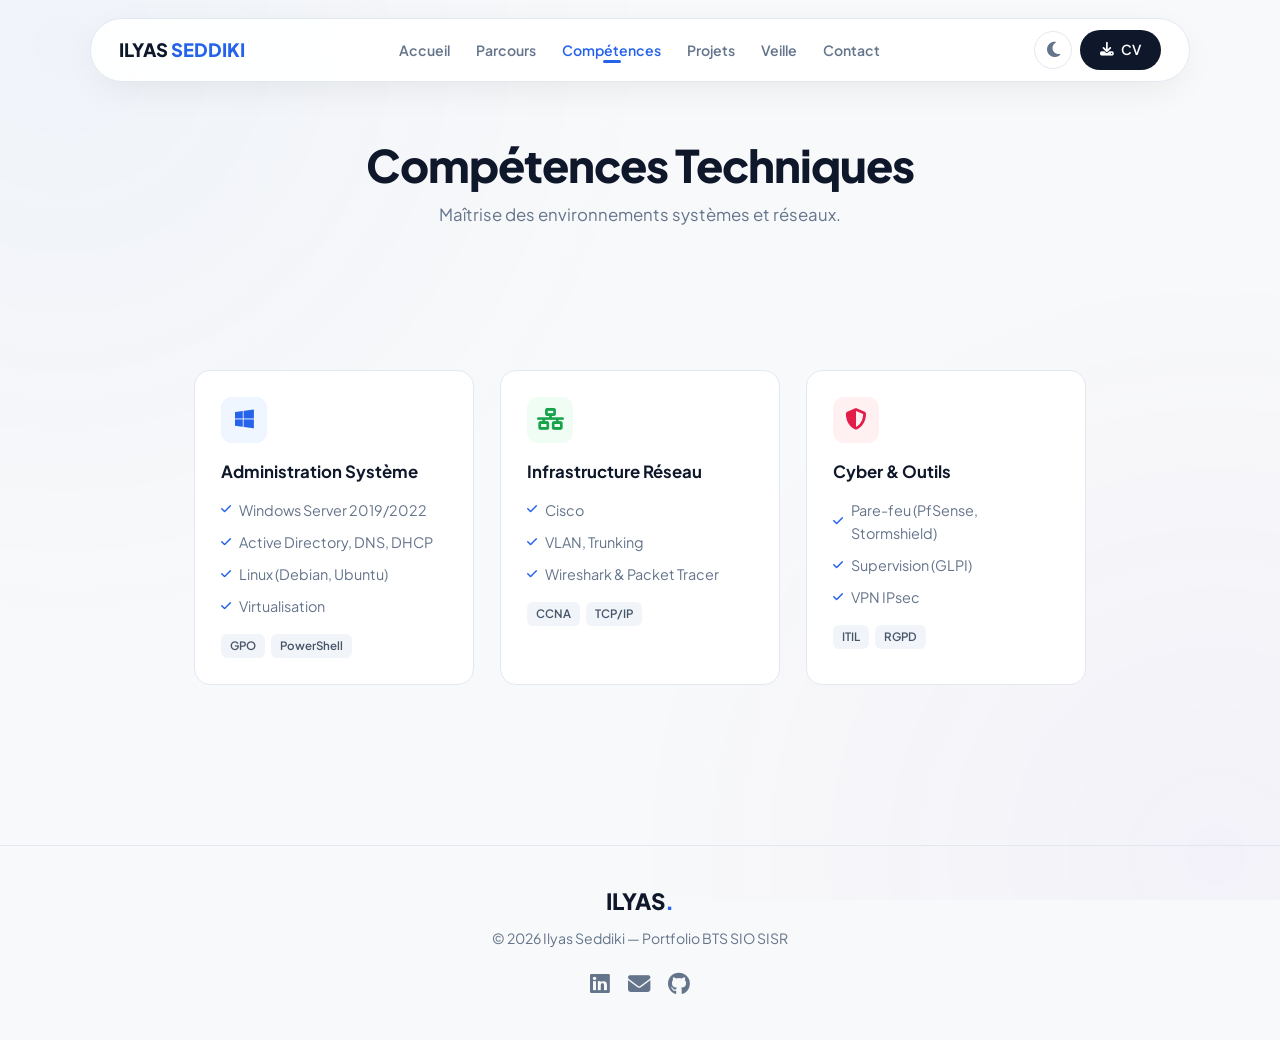
==== commit 704c5232: "Ajout de la veille technologique et nouvelles modifications du portfolio" ====
--- a/competences.html
+++ b/competences.html
@@ -20,6 +20,7 @@
         <li><a href="parcours.html">Parcours</a></li>
         <li><a href="competences.html">Compétences</a></li>
         <li><a href="projets.html">Projets</a></li>
+        <li><a href="veille.html">Veille</a></li>
         <li><a href="contact.html">Contact</a></li>
     </ul>
     <button class="hamburger" id="hamburger" aria-label="Menu" aria-expanded="false">
--- a/styles.css
+++ b/styles.css
@@ -480,4 +480,76 @@
     .nav-btns .btn-white { display:none; }
     .page-header { padding:120px 5% 40px; }
     .page-header h1 { font-size:1.8rem; }
-}
+    .veille-hero-grid { grid-template-columns:1fr; }
+    .veille-topic-card { padding:24px; }
+    .veille-why-grid { grid-template-columns:1fr; }
+    .veille-example { flex-direction:column; }
+    .veille-example-ico { width:100%; }
+    .rss-grid { grid-template-columns:1fr; }
+    .veille-src-grid { grid-template-columns:1fr; }
+    .veille-method-steps { flex-direction:column; }
+    .veille-method-step { min-width:0; }
+}
+
+/* ── Veille Technologique ─────────────────────── */
+.veille-hero-grid { display:grid; grid-template-columns:1.2fr .8fr; gap:30px; align-items:start; margin-bottom:40px; }
+.veille-topic-card { background:var(--card); border:var(--border); border-radius:18px; padding:30px; position:relative; overflow:hidden; }
+.veille-topic-card::before { content:''; position:absolute; left:0; top:0; bottom:0; width:5px; background:linear-gradient(180deg,var(--accent),var(--purple)); }
+.veille-topic-badge { display:inline-flex; align-items:center; gap:6px; background:rgba(37,99,235,.08); color:var(--accent); font-size:.76rem; font-weight:700; padding:5px 12px; border-radius:20px; margin-bottom:14px; text-transform:uppercase; letter-spacing:.4px; }
+[data-theme="dark"] .veille-topic-badge { background:rgba(37,99,235,.15); }
+.veille-topic-card h2 { font-size:1.35rem; font-weight:800; color:var(--primary); margin-bottom:12px; line-height:1.3; }
+.veille-topic-card p { font-size:.92rem; color:var(--muted); line-height:1.75; }
+.veille-kpi-grid { display:grid; grid-template-columns:1fr; gap:14px; }
+.veille-kpi { background:var(--card); border:var(--border); border-radius:14px; padding:18px; text-align:center; transition:var(--tr); }
+.veille-kpi:hover { border-color:var(--accent); transform:translateY(-2px); }
+.veille-kpi-num { font-size:1.8rem; font-weight:800; color:var(--accent); line-height:1; }
+.veille-kpi-label { font-size:.76rem; font-weight:600; color:var(--muted); margin-top:5px; }
+
+.veille-why-grid { display:grid; grid-template-columns:repeat(3,1fr); gap:18px; margin-top:20px; }
+.veille-why-card { background:var(--card); border:var(--border); border-radius:14px; padding:22px; transition:var(--tr); }
+.veille-why-card:hover { border-color:var(--accent); box-shadow:var(--shadow); transform:translateY(-3px); }
+.veille-why-ico { width:42px; height:42px; border-radius:10px; display:flex; align-items:center; justify-content:center; font-size:1.1rem; margin-bottom:12px; }
+.veille-why-ico.ico-shield { background:rgba(225,29,72,.08); color:#e11d48; }
+.veille-why-ico.ico-server { background:rgba(37,99,235,.08); color:var(--accent); }
+.veille-why-ico.ico-lock { background:rgba(124,58,237,.08); color:var(--purple); }
+[data-theme="dark"] .veille-why-ico.ico-shield { background:rgba(225,29,72,.15); }
+[data-theme="dark"] .veille-why-ico.ico-server { background:rgba(37,99,235,.15); }
+[data-theme="dark"] .veille-why-ico.ico-lock { background:rgba(124,58,237,.15); }
+.veille-why-card h4 { font-size:.95rem; font-weight:700; color:var(--primary); margin-bottom:6px; }
+.veille-why-card p { font-size:.84rem; color:var(--muted); line-height:1.6; }
+
+.veille-example { background:var(--card); border:var(--border); border-radius:14px; padding:0; margin-bottom:14px; display:flex; overflow:hidden; transition:var(--tr); }
+.veille-example:hover { border-color:var(--accent); box-shadow:var(--shadow); }
+.veille-example-ico { width:80px; flex-shrink:0; display:flex; align-items:center; justify-content:center; font-size:1.6rem; color:#fff; }
+.veille-example-ico.ex-google { background:linear-gradient(135deg,#4285f4,#34a853); }
+.veille-example-ico.ex-ms { background:linear-gradient(135deg,#00a4ef,#7fba00); }
+.veille-example-ico.ex-cloud { background:linear-gradient(135deg,#ff6f00,#ff9100); }
+.veille-example-body { padding:18px 20px; flex:1; }
+.veille-example-body h4 { font-size:.95rem; font-weight:700; color:var(--primary); margin-bottom:5px; }
+.veille-example-body p { font-size:.84rem; color:var(--muted); line-height:1.6; }
+
+.rss-grid { display:grid; grid-template-columns:repeat(2,1fr); gap:18px; }
+.rss-card { background:var(--card); border:var(--border); border-radius:14px; padding:20px; transition:var(--tr); display:flex; flex-direction:column; }
+.rss-card:hover { border-color:var(--accent); box-shadow:var(--shadow); }
+.rss-card-source { font-size:.72rem; font-weight:700; text-transform:uppercase; color:var(--accent); margin-bottom:8px; letter-spacing:.3px; }
+.rss-card h4 { font-size:.93rem; font-weight:700; color:var(--primary); margin-bottom:6px; line-height:1.4; }
+.rss-card h4 a { color:inherit; text-decoration:none; transition:var(--tr); }
+.rss-card h4 a:hover { color:var(--accent); }
+.rss-card p { font-size:.82rem; color:var(--muted); line-height:1.6; flex:1; }
+.rss-card-date { font-size:.72rem; color:var(--muted); margin-top:10px; opacity:.7; }
+.rss-loading { text-align:center; padding:40px; color:var(--muted); font-size:.9rem; }
+.rss-loading i { font-size:1.5rem; color:var(--accent); display:block; margin-bottom:10px; animation:pulse 1.5s infinite; }
+
+.veille-src-grid { display:grid; grid-template-columns:repeat(auto-fit,minmax(200px,1fr)); gap:14px; margin-top:16px; }
+.veille-src { background:var(--card); border:var(--border); border-radius:12px; padding:16px; display:flex; align-items:center; gap:12px; text-decoration:none; transition:var(--tr); }
+.veille-src:hover { border-color:var(--accent); transform:translateY(-2px); box-shadow:var(--shadow); }
+.veille-src-ico { width:38px; height:38px; border-radius:9px; flex-shrink:0; display:flex; align-items:center; justify-content:center; font-size:1rem; background:linear-gradient(135deg,#eff6ff,#f0f9ff); color:var(--accent); }
+[data-theme="dark"] .veille-src-ico { background:rgba(37,99,235,.15); }
+.veille-src-name { font-size:.88rem; font-weight:700; color:var(--primary); }
+.veille-src-desc { font-size:.74rem; color:var(--muted); }
+
+.veille-method-steps { display:flex; gap:16px; margin-top:16px; }
+.veille-method-step { flex:1; background:var(--card); border:var(--border); border-radius:12px; padding:18px; text-align:center; min-width:140px; }
+.veille-method-num { width:30px; height:30px; border-radius:50%; background:linear-gradient(135deg,var(--accent),var(--purple)); color:#fff; font-size:.82rem; font-weight:800; display:flex; align-items:center; justify-content:center; margin:0 auto 10px; }
+.veille-method-step h4 { font-size:.85rem; font-weight:700; color:var(--primary); margin-bottom:4px; }
+.veille-method-step p { font-size:.78rem; color:var(--muted); line-height:1.5; }
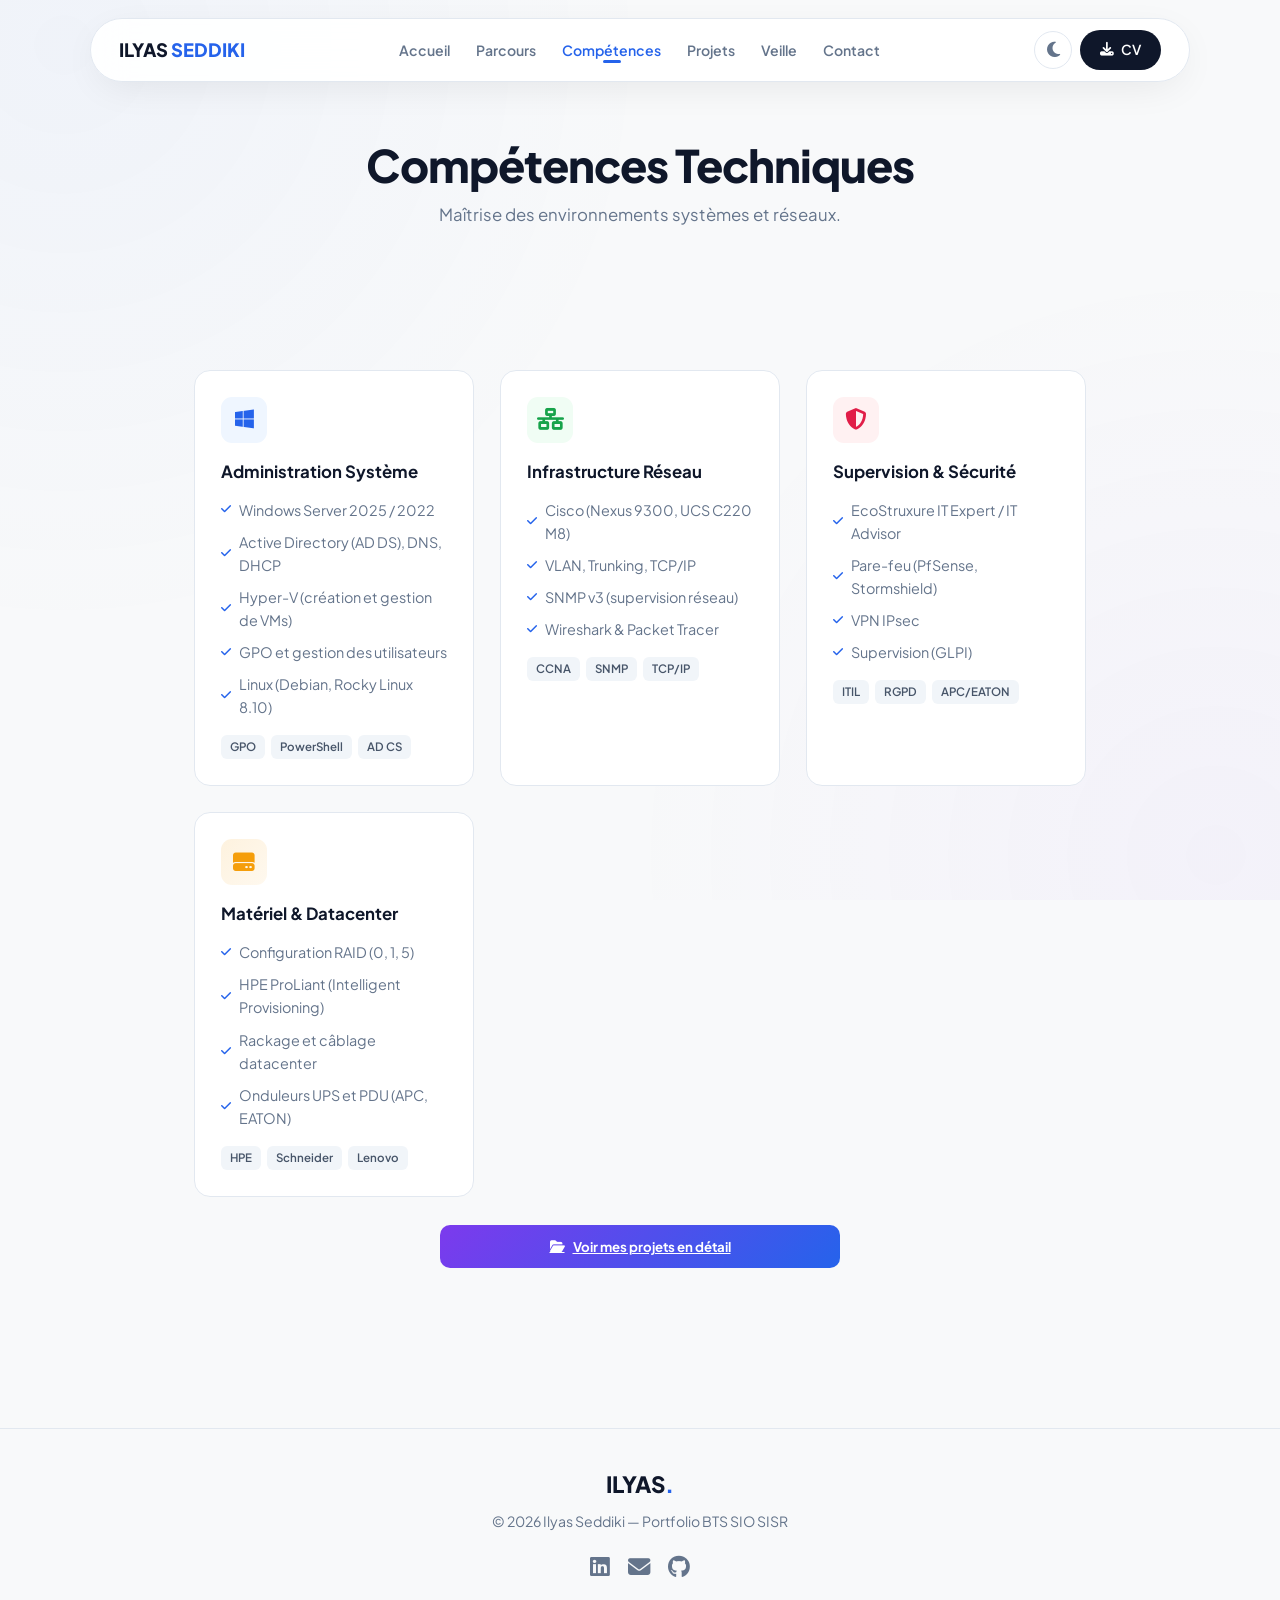
==== commit c68e6a83: "ton message de commit" ====
--- a/competences.html
+++ b/competences.html
@@ -43,33 +43,53 @@
             <div class="sk-ico i-sys"><i class="fa-brands fa-windows"></i></div>
             <div class="sk-title">Administration Système</div>
             <ul class="sk-list">
-                <li><i class="fa-solid fa-check"></i> Windows Server 2019/2022</li>
-                <li><i class="fa-solid fa-check"></i> Active Directory, DNS, DHCP</li>
-                <li><i class="fa-solid fa-check"></i> Linux (Debian, Ubuntu)</li>
-                <li><i class="fa-solid fa-check"></i> Virtualisation</li>
+                <li><i class="fa-solid fa-check"></i> Windows Server 2025 / 2022</li>
+                <li><i class="fa-solid fa-check"></i> Active Directory (AD DS), DNS, DHCP</li>
+                <li><i class="fa-solid fa-check"></i> Hyper-V (création et gestion de VMs)</li>
+                <li><i class="fa-solid fa-check"></i> GPO et gestion des utilisateurs</li>
+                <li><i class="fa-solid fa-check"></i> Linux (Debian, Rocky Linux 8.10)</li>
             </ul>
-            <div class="tags"><span class="tag">GPO</span><span class="tag">PowerShell</span></div>
+            <div class="tags"><span class="tag">GPO</span><span class="tag">PowerShell</span><span class="tag">AD CS</span></div>
         </div>
         <div class="sk-card rv">
             <div class="sk-ico i-net"><i class="fa-solid fa-network-wired"></i></div>
             <div class="sk-title">Infrastructure Réseau</div>
             <ul class="sk-list">
-                <li><i class="fa-solid fa-check"></i> Cisco</li>
-                <li><i class="fa-solid fa-check"></i> VLAN, Trunking</li>
+                <li><i class="fa-solid fa-check"></i> Cisco (Nexus 9300, UCS C220 M8)</li>
+                <li><i class="fa-solid fa-check"></i> VLAN, Trunking, TCP/IP</li>
+                <li><i class="fa-solid fa-check"></i> SNMP v3 (supervision réseau)</li>
                 <li><i class="fa-solid fa-check"></i> Wireshark & Packet Tracer</li>
             </ul>
-            <div class="tags"><span class="tag">CCNA</span><span class="tag">TCP/IP</span></div>
+            <div class="tags"><span class="tag">CCNA</span><span class="tag">SNMP</span><span class="tag">TCP/IP</span></div>
         </div>
         <div class="sk-card rv">
             <div class="sk-ico i-sec"><i class="fa-solid fa-shield-halved"></i></div>
-            <div class="sk-title">Cyber & Outils</div>
+            <div class="sk-title">Supervision & Sécurité</div>
             <ul class="sk-list">
+                <li><i class="fa-solid fa-check"></i> EcoStruxure IT Expert / IT Advisor</li>
                 <li><i class="fa-solid fa-check"></i> Pare-feu (PfSense, Stormshield)</li>
+                <li><i class="fa-solid fa-check"></i> VPN IPsec</li>
                 <li><i class="fa-solid fa-check"></i> Supervision (GLPI)</li>
-                <li><i class="fa-solid fa-check"></i> VPN IPsec</li>
             </ul>
-            <div class="tags"><span class="tag">ITIL</span><span class="tag">RGPD</span></div>
+            <div class="tags"><span class="tag">ITIL</span><span class="tag">RGPD</span><span class="tag">APC/EATON</span></div>
         </div>
+        <div class="sk-card rv">
+            <div class="sk-ico" style="background:linear-gradient(135deg,#f59e0b22,#f59e0b11); color:#f59e0b;"><i class="fa-solid fa-hard-drive"></i></div>
+            <div class="sk-title">Matériel & Datacenter</div>
+            <ul class="sk-list">
+                <li><i class="fa-solid fa-check"></i> Configuration RAID (0, 1, 5)</li>
+                <li><i class="fa-solid fa-check"></i> HPE ProLiant (Intelligent Provisioning)</li>
+                <li><i class="fa-solid fa-check"></i> Rackage et câblage datacenter</li>
+                <li><i class="fa-solid fa-check"></i> Onduleurs UPS et PDU (APC, EATON)</li>
+            </ul>
+            <div class="tags"><span class="tag">HPE</span><span class="tag">Schneider</span><span class="tag">Lenovo</span></div>
+        </div>
+    </div>
+
+    <div style="text-align:center; margin-top:28px;">
+        <a href="projets.html" class="proj-btn" style="max-width:400px; margin:0 auto; display:inline-flex;">
+            <i class="fa-solid fa-folder-open"></i> Voir mes projets en détail
+        </a>
     </div>
 </section>
 
@@ -77,9 +97,9 @@
     <div class="f-logo">ILYAS<span style="color:var(--accent);">.</span></div>
     <p>&copy; 2026 Ilyas Seddiki — Portfolio BTS SIO SISR</p>
     <div class="f-socials">
-        <a href="https://linkedin.com" target="_blank"><i class="fa-brands fa-linkedin"></i></a>
+        <a href="https://www.linkedin.com/in/seddiki-ilyas/" target="_blank"><i class="fa-brands fa-linkedin"></i></a>
         <a href="mailto:ilyasseddiki014@gmail.com"><i class="fa-solid fa-envelope"></i></a>
-        <a href="https://github.com" target="_blank"><i class="fa-brands fa-github"></i></a>
+        <a href="https://github.com/IlyasSeddiki" target="_blank"><i class="fa-brands fa-github"></i></a>
     </div>
 </footer>
 
--- a/styles.css
+++ b/styles.css
@@ -278,6 +278,7 @@
 /* ── Photos Grid ─────────────────────── */
 .photos-grid { display: grid; grid-template-columns: repeat(auto-fit, minmax(200px, 1fr)); gap: 16px; margin-bottom: 30px; }
 .photo-card { background: var(--bg); border: var(--border); border-radius: 12px; padding: 12px; text-align: center; }
+.photo-card .itexpert-photo { margin-bottom: 8px; }
 .photo-placeholder { width: 100%; height: 140px; background: linear-gradient(135deg, #f1f5f9, #e2e8f0); border-radius: 8px; display: flex; align-items: center; justify-content: center; color: var(--muted); font-size: 2rem; margin-bottom: 8px; }
 .photo-caption { font-size: 0.8rem; font-weight: 600; color: var(--primary); }
 
@@ -391,10 +392,12 @@
 .bs { font-size:.67rem; font-weight:700; text-transform:uppercase; padding:3px 9px; border-radius:20px; white-space:nowrap; letter-spacing:.3px; }
 .bs-wip { background:#fef3c7; color:#b45309; }
 .bs-soon { background:#f5f3ff; color:var(--purple); }
-.bs-doc { background:#f0fdf4; color:#15803d; }
-[data-theme="dark"] .bs-wip { background:rgba(180,131,9,.15); }
+.bs-doc  { background:#f0fdf4; color:#15803d; }
+.bs-done { background:#dbeafe; color:#1d4ed8; }
+[data-theme="dark"] .bs-wip  { background:rgba(180,131,9,.15); }
 [data-theme="dark"] .bs-soon { background:rgba(124,58,237,.15); }
-[data-theme="dark"] .bs-doc { background:rgba(21,128,61,.15); }
+[data-theme="dark"] .bs-doc  { background:rgba(21,128,61,.15); }
+[data-theme="dark"] .bs-done { background:rgba(29,78,216,.15); color:#93c5fd; }
 .mhead-tags { display:flex; gap:8px; flex-wrap:wrap; margin-top:9px; }
 .mhead-tag { background:rgba(255,255,255,.2); border:1px solid rgba(255,255,255,.3); border-radius:20px; padding:3px 12px; font-size:.76rem; font-weight:600; display:inline-flex; align-items:center; gap:6px; }
 
@@ -440,8 +443,27 @@
 .cr-title { font-size:.96rem; font-weight:700; color:var(--primary); margin-bottom:5px; }
 .cr-desc { font-size:.85rem; color:var(--muted); line-height:1.65; margin-bottom:12px; }
 
+/* ── Stage Stats Banner ──────────────────────────────── */
+.stage-stats { display:flex; align-items:center; justify-content:center; gap:0; background:var(--card); border:1.5px solid var(--border-color); border-radius:16px; padding:20px 32px; margin-bottom:24px; flex-wrap:wrap; }
+.stage-stat { flex:1; min-width:120px; text-align:center; padding:8px 20px; position:relative; }
+.stage-stat + .stage-stat::before { content:''; position:absolute; left:0; top:20%; height:60%; width:1.5px; background:var(--border-color); }
+.ss-num { font-size:2rem; font-weight:800; color:var(--accent); line-height:1; }
+.ss-label { font-size:.78rem; color:var(--muted); margin-top:4px; font-weight:500; }
+
+/* ── Card Tech Chips ─────────────────────────────────── */
+.card-techs { display:flex; flex-wrap:wrap; gap:5px; margin-top:10px; }
+.ct { font-size:.7rem; font-weight:600; background:rgba(37,99,235,.08); color:var(--accent); border:1px solid rgba(37,99,235,.18); border-radius:20px; padding:2px 9px; white-space:nowrap; }
+[data-theme="dark"] .ct { background:rgba(99,152,255,.1); border-color:rgba(99,152,255,.25); }
+
+/* ── See-Also cross-reference ───────────────────────── */
+.see-also-box { display:flex; align-items:center; gap:14px; background:rgba(37,99,235,.05); border:1.5px solid rgba(37,99,235,.15); border-radius:12px; padding:14px 18px; margin-top:4px; }
+.see-also-box i { color:var(--accent); font-size:1.1rem; flex-shrink:0; }
+.see-also-box p { flex:1; font-size:.86rem; color:var(--muted); margin:0; line-height:1.5; }
+.see-also-btn { font-size:.8rem; font-weight:700; color:var(--accent); background:none; border:1.5px solid var(--accent); border-radius:8px; padding:5px 12px; cursor:pointer; white-space:nowrap; transition:var(--tr); }
+.see-also-btn:hover { background:var(--accent); color:#fff; }
+
 /* ── Stage Cards (projets page) ─────────────────────── */
-.stage-cards { display:grid; gap:16px; margin-bottom:50px; }
+.stage-cards { display:grid; grid-template-columns:repeat(2,1fr); gap:16px; margin-bottom:50px; }
 .stage-card { background:var(--card); border:1.5px solid var(--border-color); border-radius:16px; padding:24px; cursor:pointer; transition:var(--tr); display:flex; align-items:flex-start; gap:18px; position:relative; overflow:hidden; }
 .stage-card::before { content:''; position:absolute; left:0; top:0; bottom:0; width:4px; background:linear-gradient(180deg,var(--accent),var(--purple)); }
 .stage-card:hover { border-color:var(--accent); box-shadow:0 8px 28px -8px rgba(37,99,235,.15); transform:translateY(-3px); }
@@ -452,6 +474,69 @@
 /* ── Hamburger ─────────────────────── */
 .hamburger { display:none; flex-direction:column; justify-content:center; gap:5px; cursor:pointer; background:none; border:none; padding:4px; }
 .hamburger span { display:block; width:22px; height:2px; background:var(--primary); border-radius:2px; transition:var(--tr); }
+
+/* ── Veille Technologique ─────────────────────── */
+.veille-hero-grid { display:grid; grid-template-columns:1.2fr .8fr; gap:30px; align-items:start; margin-bottom:40px; }
+.veille-topic-card { background:var(--card); border:var(--border); border-radius:18px; padding:30px; position:relative; overflow:hidden; }
+.veille-topic-card::before { content:''; position:absolute; left:0; top:0; bottom:0; width:5px; background:linear-gradient(180deg,var(--accent),var(--purple)); }
+.veille-topic-badge { display:inline-flex; align-items:center; gap:6px; background:rgba(37,99,235,.08); color:var(--accent); font-size:.76rem; font-weight:700; padding:5px 12px; border-radius:20px; margin-bottom:14px; text-transform:uppercase; letter-spacing:.4px; }
+[data-theme="dark"] .veille-topic-badge { background:rgba(37,99,235,.15); }
+.veille-topic-card h2 { font-size:1.35rem; font-weight:800; color:var(--primary); margin-bottom:12px; line-height:1.3; }
+.veille-topic-card p { font-size:.92rem; color:var(--muted); line-height:1.75; }
+.veille-kpi-grid { display:grid; grid-template-columns:1fr; gap:14px; }
+.veille-kpi { background:var(--card); border:var(--border); border-radius:14px; padding:18px; text-align:center; transition:var(--tr); }
+.veille-kpi:hover { border-color:var(--accent); transform:translateY(-2px); }
+.veille-kpi-num { font-size:1.8rem; font-weight:800; color:var(--accent); line-height:1; }
+.veille-kpi-label { font-size:.76rem; font-weight:600; color:var(--muted); margin-top:5px; }
+
+.veille-why-grid { display:grid; grid-template-columns:repeat(3,1fr); gap:18px; margin-top:20px; }
+.veille-why-card { background:var(--card); border:var(--border); border-radius:14px; padding:22px; transition:var(--tr); }
+.veille-why-card:hover { border-color:var(--accent); box-shadow:var(--shadow); transform:translateY(-3px); }
+.veille-why-ico { width:42px; height:42px; border-radius:10px; display:flex; align-items:center; justify-content:center; font-size:1.1rem; margin-bottom:12px; }
+.veille-why-ico.ico-shield { background:rgba(225,29,72,.08); color:#e11d48; }
+.veille-why-ico.ico-server { background:rgba(37,99,235,.08); color:var(--accent); }
+.veille-why-ico.ico-lock { background:rgba(124,58,237,.08); color:var(--purple); }
+[data-theme="dark"] .veille-why-ico.ico-shield { background:rgba(225,29,72,.15); }
+[data-theme="dark"] .veille-why-ico.ico-server { background:rgba(37,99,235,.15); }
+[data-theme="dark"] .veille-why-ico.ico-lock { background:rgba(124,58,237,.15); }
+.veille-why-card h4 { font-size:.95rem; font-weight:700; color:var(--primary); margin-bottom:6px; }
+.veille-why-card p { font-size:.84rem; color:var(--muted); line-height:1.6; }
+
+.veille-example { background:var(--card); border:var(--border); border-radius:14px; padding:0; margin-bottom:14px; display:flex; overflow:hidden; transition:var(--tr); }
+.veille-example:hover { border-color:var(--accent); box-shadow:var(--shadow); }
+.veille-example-ico { width:80px; flex-shrink:0; display:flex; align-items:center; justify-content:center; font-size:1.6rem; color:#fff; }
+.veille-example-ico.ex-google { background:linear-gradient(135deg,#4285f4,#34a853); }
+.veille-example-ico.ex-ms { background:linear-gradient(135deg,#00a4ef,#7fba00); }
+.veille-example-ico.ex-cloud { background:linear-gradient(135deg,#ff6f00,#ff9100); }
+.veille-example-body { padding:18px 20px; flex:1; }
+.veille-example-body h4 { font-size:.95rem; font-weight:700; color:var(--primary); margin-bottom:5px; }
+.veille-example-body p { font-size:.84rem; color:var(--muted); line-height:1.6; }
+
+.rss-grid { display:grid; grid-template-columns:repeat(2,1fr); gap:18px; }
+.rss-card { background:var(--card); border:var(--border); border-radius:14px; padding:20px; transition:var(--tr); display:flex; flex-direction:column; }
+.rss-card:hover { border-color:var(--accent); box-shadow:var(--shadow); }
+.rss-card-source { font-size:.72rem; font-weight:700; text-transform:uppercase; color:var(--accent); margin-bottom:8px; letter-spacing:.3px; }
+.rss-card h4 { font-size:.93rem; font-weight:700; color:var(--primary); margin-bottom:6px; line-height:1.4; }
+.rss-card h4 a { color:inherit; text-decoration:none; transition:var(--tr); }
+.rss-card h4 a:hover { color:var(--accent); }
+.rss-card p { font-size:.82rem; color:var(--muted); line-height:1.6; flex:1; }
+.rss-card-date { font-size:.72rem; color:var(--muted); margin-top:10px; opacity:.7; }
+.rss-loading { text-align:center; padding:40px; color:var(--muted); font-size:.9rem; }
+.rss-loading i { font-size:1.5rem; color:var(--accent); display:block; margin-bottom:10px; animation:pulse 1.5s infinite; }
+
+.veille-src-grid { display:grid; grid-template-columns:repeat(auto-fit,minmax(200px,1fr)); gap:14px; margin-top:16px; }
+.veille-src { background:var(--card); border:var(--border); border-radius:12px; padding:16px; display:flex; align-items:center; gap:12px; text-decoration:none; transition:var(--tr); }
+.veille-src:hover { border-color:var(--accent); transform:translateY(-2px); box-shadow:var(--shadow); }
+.veille-src-ico { width:38px; height:38px; border-radius:9px; flex-shrink:0; display:flex; align-items:center; justify-content:center; font-size:1rem; background:linear-gradient(135deg,#eff6ff,#f0f9ff); color:var(--accent); }
+[data-theme="dark"] .veille-src-ico { background:rgba(37,99,235,.15); }
+.veille-src-name { font-size:.88rem; font-weight:700; color:var(--primary); }
+.veille-src-desc { font-size:.74rem; color:var(--muted); }
+
+.veille-method-steps { display:flex; gap:16px; margin-top:16px; }
+.veille-method-step { flex:1; background:var(--card); border:var(--border); border-radius:12px; padding:18px; text-align:center; min-width:140px; }
+.veille-method-num { width:30px; height:30px; border-radius:50%; background:linear-gradient(135deg,var(--accent),var(--purple)); color:#fff; font-size:.82rem; font-weight:800; display:flex; align-items:center; justify-content:center; margin:0 auto 10px; }
+.veille-method-step h4 { font-size:.85rem; font-weight:700; color:var(--primary); margin-bottom:4px; }
+.veille-method-step p { font-size:.78rem; color:var(--muted); line-height:1.5; }
 
 /* ── Mobile ─────────────────────── */
 @media (max-width:768px) {
@@ -476,7 +561,11 @@
     .cr-card { flex-wrap:wrap; }
     .part-banner { flex-direction:column; gap:10px; }
     .pcv2 { flex-wrap:wrap; }
+    .stage-cards { grid-template-columns:1fr; }
     .stage-card { flex-wrap:wrap; }
+    .stage-stats { gap:8px; padding:16px; }
+    .stage-stat { min-width:100px; padding:6px 12px; }
+    .stage-stat + .stage-stat::before { display:none; }
     .nav-btns .btn-white { display:none; }
     .page-header { padding:120px 5% 40px; }
     .page-header h1 { font-size:1.8rem; }
@@ -484,72 +573,60 @@
     .veille-topic-card { padding:24px; }
     .veille-why-grid { grid-template-columns:1fr; }
     .veille-example { flex-direction:column; }
-    .veille-example-ico { width:100%; }
+    .veille-example-ico { width:100%; height:60px; }
     .rss-grid { grid-template-columns:1fr; }
     .veille-src-grid { grid-template-columns:1fr; }
     .veille-method-steps { flex-direction:column; }
     .veille-method-step { min-width:0; }
-}
-
-/* ── Veille Technologique ─────────────────────── */
-.veille-hero-grid { display:grid; grid-template-columns:1.2fr .8fr; gap:30px; align-items:start; margin-bottom:40px; }
-.veille-topic-card { background:var(--card); border:var(--border); border-radius:18px; padding:30px; position:relative; overflow:hidden; }
-.veille-topic-card::before { content:''; position:absolute; left:0; top:0; bottom:0; width:5px; background:linear-gradient(180deg,var(--accent),var(--purple)); }
-.veille-topic-badge { display:inline-flex; align-items:center; gap:6px; background:rgba(37,99,235,.08); color:var(--accent); font-size:.76rem; font-weight:700; padding:5px 12px; border-radius:20px; margin-bottom:14px; text-transform:uppercase; letter-spacing:.4px; }
-[data-theme="dark"] .veille-topic-badge { background:rgba(37,99,235,.15); }
-.veille-topic-card h2 { font-size:1.35rem; font-weight:800; color:var(--primary); margin-bottom:12px; line-height:1.3; }
-.veille-topic-card p { font-size:.92rem; color:var(--muted); line-height:1.75; }
-.veille-kpi-grid { display:grid; grid-template-columns:1fr; gap:14px; }
-.veille-kpi { background:var(--card); border:var(--border); border-radius:14px; padding:18px; text-align:center; transition:var(--tr); }
-.veille-kpi:hover { border-color:var(--accent); transform:translateY(-2px); }
-.veille-kpi-num { font-size:1.8rem; font-weight:800; color:var(--accent); line-height:1; }
-.veille-kpi-label { font-size:.76rem; font-weight:600; color:var(--muted); margin-top:5px; }
-
-.veille-why-grid { display:grid; grid-template-columns:repeat(3,1fr); gap:18px; margin-top:20px; }
-.veille-why-card { background:var(--card); border:var(--border); border-radius:14px; padding:22px; transition:var(--tr); }
-.veille-why-card:hover { border-color:var(--accent); box-shadow:var(--shadow); transform:translateY(-3px); }
-.veille-why-ico { width:42px; height:42px; border-radius:10px; display:flex; align-items:center; justify-content:center; font-size:1.1rem; margin-bottom:12px; }
-.veille-why-ico.ico-shield { background:rgba(225,29,72,.08); color:#e11d48; }
-.veille-why-ico.ico-server { background:rgba(37,99,235,.08); color:var(--accent); }
-.veille-why-ico.ico-lock { background:rgba(124,58,237,.08); color:var(--purple); }
-[data-theme="dark"] .veille-why-ico.ico-shield { background:rgba(225,29,72,.15); }
-[data-theme="dark"] .veille-why-ico.ico-server { background:rgba(37,99,235,.15); }
-[data-theme="dark"] .veille-why-ico.ico-lock { background:rgba(124,58,237,.15); }
-.veille-why-card h4 { font-size:.95rem; font-weight:700; color:var(--primary); margin-bottom:6px; }
-.veille-why-card p { font-size:.84rem; color:var(--muted); line-height:1.6; }
-
-.veille-example { background:var(--card); border:var(--border); border-radius:14px; padding:0; margin-bottom:14px; display:flex; overflow:hidden; transition:var(--tr); }
-.veille-example:hover { border-color:var(--accent); box-shadow:var(--shadow); }
-.veille-example-ico { width:80px; flex-shrink:0; display:flex; align-items:center; justify-content:center; font-size:1.6rem; color:#fff; }
-.veille-example-ico.ex-google { background:linear-gradient(135deg,#4285f4,#34a853); }
-.veille-example-ico.ex-ms { background:linear-gradient(135deg,#00a4ef,#7fba00); }
-.veille-example-ico.ex-cloud { background:linear-gradient(135deg,#ff6f00,#ff9100); }
-.veille-example-body { padding:18px 20px; flex:1; }
-.veille-example-body h4 { font-size:.95rem; font-weight:700; color:var(--primary); margin-bottom:5px; }
-.veille-example-body p { font-size:.84rem; color:var(--muted); line-height:1.6; }
-
-.rss-grid { display:grid; grid-template-columns:repeat(2,1fr); gap:18px; }
-.rss-card { background:var(--card); border:var(--border); border-radius:14px; padding:20px; transition:var(--tr); display:flex; flex-direction:column; }
-.rss-card:hover { border-color:var(--accent); box-shadow:var(--shadow); }
-.rss-card-source { font-size:.72rem; font-weight:700; text-transform:uppercase; color:var(--accent); margin-bottom:8px; letter-spacing:.3px; }
-.rss-card h4 { font-size:.93rem; font-weight:700; color:var(--primary); margin-bottom:6px; line-height:1.4; }
-.rss-card h4 a { color:inherit; text-decoration:none; transition:var(--tr); }
-.rss-card h4 a:hover { color:var(--accent); }
-.rss-card p { font-size:.82rem; color:var(--muted); line-height:1.6; flex:1; }
-.rss-card-date { font-size:.72rem; color:var(--muted); margin-top:10px; opacity:.7; }
-.rss-loading { text-align:center; padding:40px; color:var(--muted); font-size:.9rem; }
-.rss-loading i { font-size:1.5rem; color:var(--accent); display:block; margin-bottom:10px; animation:pulse 1.5s infinite; }
-
-.veille-src-grid { display:grid; grid-template-columns:repeat(auto-fit,minmax(200px,1fr)); gap:14px; margin-top:16px; }
-.veille-src { background:var(--card); border:var(--border); border-radius:12px; padding:16px; display:flex; align-items:center; gap:12px; text-decoration:none; transition:var(--tr); }
-.veille-src:hover { border-color:var(--accent); transform:translateY(-2px); box-shadow:var(--shadow); }
-.veille-src-ico { width:38px; height:38px; border-radius:9px; flex-shrink:0; display:flex; align-items:center; justify-content:center; font-size:1rem; background:linear-gradient(135deg,#eff6ff,#f0f9ff); color:var(--accent); }
-[data-theme="dark"] .veille-src-ico { background:rgba(37,99,235,.15); }
-.veille-src-name { font-size:.88rem; font-weight:700; color:var(--primary); }
-.veille-src-desc { font-size:.74rem; color:var(--muted); }
-
-.veille-method-steps { display:flex; gap:16px; margin-top:16px; }
-.veille-method-step { flex:1; background:var(--card); border:var(--border); border-radius:12px; padding:18px; text-align:center; min-width:140px; }
-.veille-method-num { width:30px; height:30px; border-radius:50%; background:linear-gradient(135deg,var(--accent),var(--purple)); color:#fff; font-size:.82rem; font-weight:800; display:flex; align-items:center; justify-content:center; margin:0 auto 10px; }
-.veille-method-step h4 { font-size:.85rem; font-weight:700; color:var(--primary); margin-bottom:4px; }
-.veille-method-step p { font-size:.78rem; color:var(--muted); line-height:1.5; }
+    .cisco-flow { flex-direction:column; align-items:center; }
+    .cisco-flow-arrow { transform:rotate(90deg); }
+    .cisco-flow-step { min-width:0; width:100%; }
+    .itexpert-gallery { grid-template-columns:1fr; }
+}
+
+/* ── Cisco Flow (workflow visuel) ─────────────────────── */
+.cisco-flow { display:flex; align-items:center; justify-content:center; gap:12px; margin:28px 0; padding:24px; background:var(--card); border:var(--border); border-radius:16px; }
+.cisco-flow-step { text-align:center; flex:1; min-width:120px; }
+.cisco-flow-ico { width:56px; height:56px; border-radius:14px; display:flex; align-items:center; justify-content:center; margin:0 auto 10px; font-size:1.4rem; color:#fff; box-shadow:0 8px 24px -8px rgba(0,0,0,.2); }
+.cisco-flow-label { font-size:.9rem; font-weight:700; color:var(--primary); }
+.cisco-flow-sub { font-size:.76rem; color:var(--muted); margin-top:2px; }
+.cisco-flow-arrow { color:var(--accent); font-size:1.1rem; opacity:.5; flex-shrink:0; }
+
+/* ── Excel Preview ─────────────────────── */
+.excel-preview { border-radius:14px; overflow:hidden; border:var(--border); background:var(--card); }
+.excel-header { display:flex; align-items:center; gap:14px; padding:16px 20px; background:linear-gradient(135deg,#1d6f42,#217346); color:#fff; }
+.excel-icon { font-size:2rem; flex-shrink:0; }
+.excel-meta { flex:1; }
+.excel-filename { font-weight:700; font-size:.95rem; }
+.excel-filedesc { font-size:.78rem; opacity:.8; margin-top:2px; }
+.excel-dl { display:inline-flex; align-items:center; gap:6px; background:rgba(255,255,255,.2); color:#fff; border:1px solid rgba(255,255,255,.35); border-radius:8px; padding:7px 14px; font-size:.82rem; font-weight:600; text-decoration:none; white-space:nowrap; transition:background .2s; }
+.excel-dl:hover { background:rgba(255,255,255,.32); }
+.excel-table-wrap { overflow-x:auto; }
+.excel-table { width:100%; border-collapse:collapse; font-size:.82rem; }
+.excel-table thead tr { background:#217346; color:#fff; }
+.excel-table thead th { padding:9px 14px; text-align:left; font-weight:600; white-space:nowrap; }
+.excel-table tbody tr { border-bottom:1px solid var(--border-color, rgba(0,0,0,.07)); }
+.excel-table tbody tr:nth-child(even) { background:rgba(33,115,70,.05); }
+.excel-table td { padding:8px 14px; color:var(--muted); white-space:nowrap; }
+.excel-table td:first-child { color:var(--primary); font-weight:600; }
+.excel-badge { display:inline-block; padding:2px 8px; border-radius:20px; font-size:.72rem; font-weight:700; }
+.excel-badge.ok { background:rgba(16,185,129,.15); color:#059669; }
+.excel-more td { text-align:center; color:var(--muted); font-style:italic; padding:12px; font-size:.8rem; }
+.excel-serial { font-size:.72rem; color:var(--muted); font-family:monospace; line-height:1.6; }
+
+/* ── IT Expert Gallery ─────────────────────── */
+.itexpert-gallery { display:grid; grid-template-columns:repeat(3,1fr); gap:16px; margin:24px 0; }
+.itexpert-photo { border-radius:14px; overflow:hidden; background:var(--card); border:var(--border); aspect-ratio:4/3; cursor:zoom-in; position:relative; }
+.itexpert-photo img { width:100%; height:100%; object-fit:cover; display:block; transition:transform .35s ease, opacity .2s; }
+.itexpert-photo:hover img { transform:scale(1.05); opacity:.9; }
+.itexpert-photo::after { content:'\f00e'; font-family:'Font Awesome 6 Free'; font-weight:900; position:absolute; inset:0; display:flex; align-items:center; justify-content:center; font-size:1.6rem; color:#fff; background:rgba(0,0,0,.0); transition:background .25s; pointer-events:none; }
+.itexpert-photo:hover::after { background:rgba(0,0,0,.28); }
+
+/* ── Lightbox ─────────────────────── */
+.lightbox { position:fixed; inset:0; z-index:9999; background:rgba(0,0,0,.88); display:flex; align-items:center; justify-content:center; padding:20px; opacity:0; pointer-events:none; transition:opacity .25s ease; }
+.lightbox.open { opacity:1; pointer-events:all; }
+.lightbox-img { max-width:92vw; max-height:88vh; border-radius:12px; object-fit:contain; box-shadow:0 32px 80px rgba(0,0,0,.6); transform:scale(.92); transition:transform .3s ease; }
+.lightbox.open .lightbox-img { transform:scale(1); }
+.lightbox-close { position:fixed; top:20px; right:24px; background:rgba(255,255,255,.15); border:1px solid rgba(255,255,255,.25); color:#fff; width:44px; height:44px; border-radius:50%; font-size:1.2rem; cursor:pointer; display:flex; align-items:center; justify-content:center; transition:background .2s; backdrop-filter:blur(6px); }
+.lightbox-close:hover { background:rgba(255,255,255,.28); }
+.lightbox-caption { position:fixed; bottom:24px; left:50%; transform:translateX(-50%); color:rgba(255,255,255,.8); font-size:.9rem; background:rgba(0,0,0,.5); padding:8px 18px; border-radius:20px; backdrop-filter:blur(8px); white-space:nowrap; }
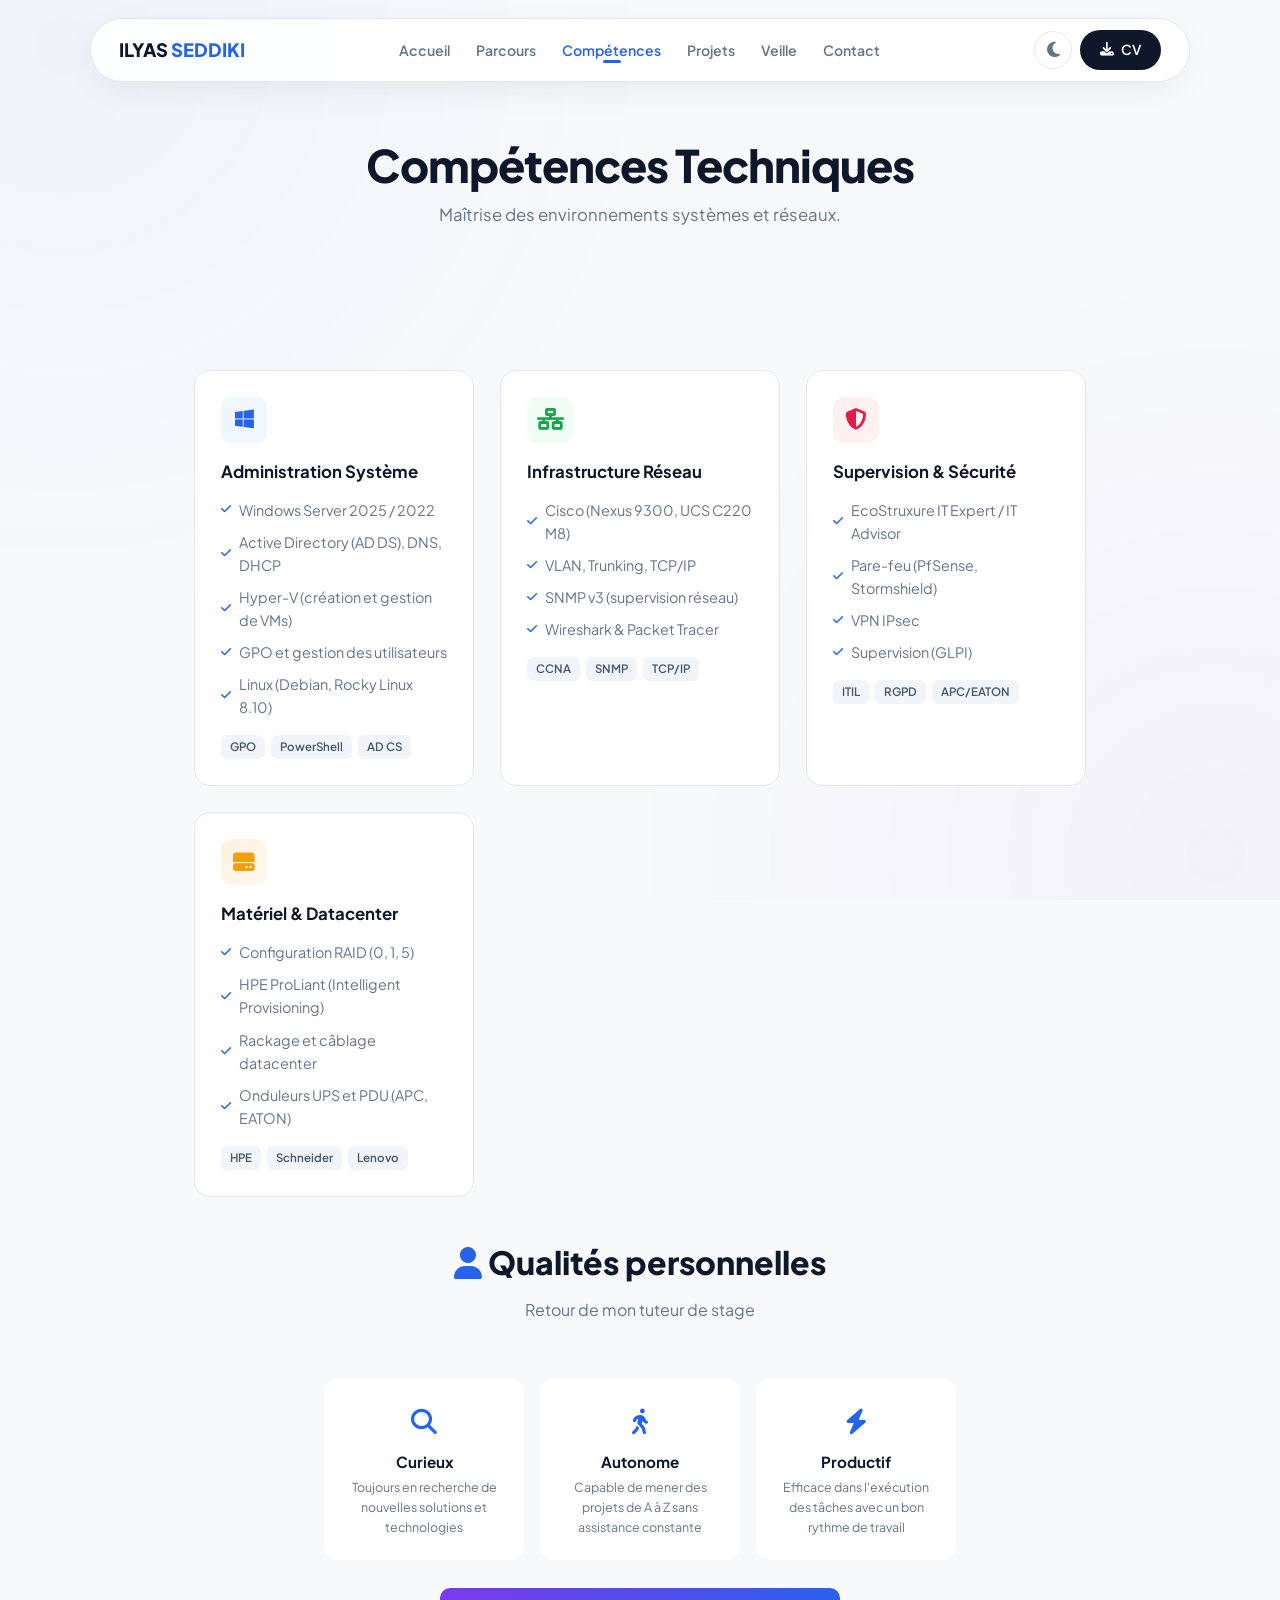
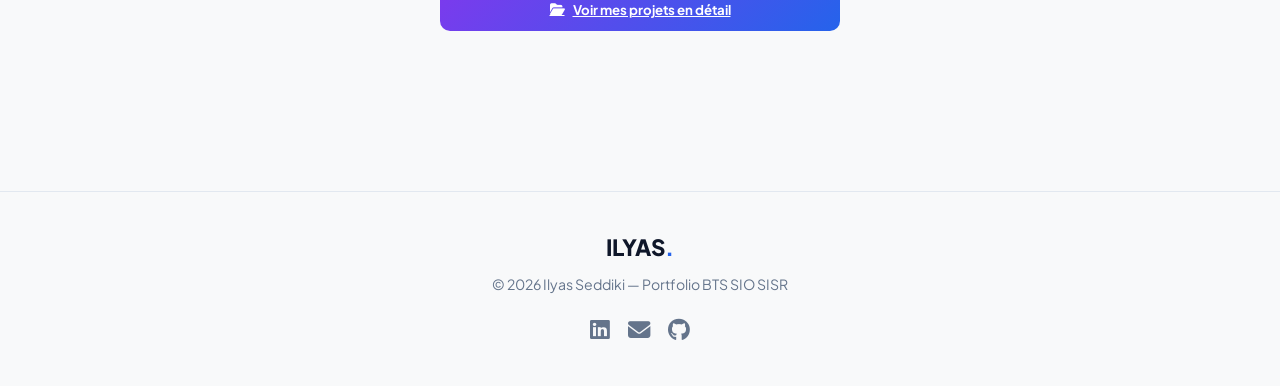
==== commit 6df7f475: "update project" ====
--- a/competences.html
+++ b/competences.html
@@ -86,6 +86,28 @@
         </div>
     </div>
 
+    <div class="sec-head rv" style="margin-top:40px;">
+        <h2 class="sec-title"><i class="fa-solid fa-user" style="color:var(--accent);"></i> Qualités personnelles</h2>
+        <p class="sec-sub">Retour de mon tuteur de stage</p>
+    </div>
+    <div class="soft-grid rv">
+        <div class="soft-card">
+            <div class="soft-ico"><i class="fa-solid fa-magnifying-glass"></i></div>
+            <div class="soft-title">Curieux</div>
+            <div class="soft-sub">Toujours en recherche de nouvelles solutions et technologies</div>
+        </div>
+        <div class="soft-card">
+            <div class="soft-ico"><i class="fa-solid fa-person-walking"></i></div>
+            <div class="soft-title">Autonome</div>
+            <div class="soft-sub">Capable de mener des projets de A à Z sans assistance constante</div>
+        </div>
+        <div class="soft-card">
+            <div class="soft-ico"><i class="fa-solid fa-bolt"></i></div>
+            <div class="soft-title">Productif</div>
+            <div class="soft-sub">Efficace dans l'exécution des tâches avec un bon rythme de travail</div>
+        </div>
+    </div>
+
     <div style="text-align:center; margin-top:28px;">
         <a href="projets.html" class="proj-btn" style="max-width:400px; margin:0 auto; display:inline-flex;">
             <i class="fa-solid fa-folder-open"></i> Voir mes projets en détail
--- a/styles.css
+++ b/styles.css
@@ -614,6 +614,26 @@
 .excel-more td { text-align:center; color:var(--muted); font-style:italic; padding:12px; font-size:.8rem; }
 .excel-serial { font-size:.72rem; color:var(--muted); font-family:monospace; line-height:1.6; }
 
+/* ── Rack Diagram ─────────────────────── */
+.rack-diagram { border-radius:14px; overflow:hidden; border:var(--border); background:#0a0a0a; }
+.rack-unit { display:flex; align-items:center; height:22px; border-bottom:1px solid #1a1a1a; font-size:.72rem; }
+.rack-pos { width:40px; text-align:center; font-weight:700; color:#888; font-family:monospace; flex-shrink:0; background:rgba(255,255,255,.04); border-right:1px solid #1a1a1a; height:100%; display:flex; align-items:center; justify-content:center; }
+.rack-label { flex:1; padding:0 10px; font-weight:600; white-space:nowrap; overflow:hidden; text-overflow:ellipsis; }
+.rack-empty { background:#111; }
+.rack-empty .rack-label { color:transparent; }
+.rack-cisco { background:linear-gradient(90deg,#c8a800,#e6c300); }
+.rack-cisco .rack-label { color:#1a1a00; }
+.rack-cisco .rack-pos { color:#1a1a00; background:rgba(0,0,0,.1); border-color:rgba(0,0,0,.15); }
+.rack-netapp { background:linear-gradient(90deg,#d97706,#f59e0b); }
+.rack-netapp .rack-label { color:#1a0a00; }
+.rack-netapp .rack-pos { color:#1a0a00; background:rgba(0,0,0,.1); border-color:rgba(0,0,0,.15); }
+.rack-eaton { background:linear-gradient(90deg,#c8a800,#e6c300); }
+.rack-eaton .rack-label { color:#1a1a00; }
+.rack-eaton .rack-pos { color:#1a1a00; background:rgba(0,0,0,.1); border-color:rgba(0,0,0,.15); }
+.rack-tripplite { background:linear-gradient(90deg,#c8a800,#e6c300); height:26px; }
+.rack-tripplite .rack-label { color:#1a1a00; }
+.rack-tripplite .rack-pos { color:#1a1a00; background:rgba(0,0,0,.1); border-color:rgba(0,0,0,.15); font-size:.65rem; }
+
 /* ── IT Expert Gallery ─────────────────────── */
 .itexpert-gallery { display:grid; grid-template-columns:repeat(3,1fr); gap:16px; margin:24px 0; }
 .itexpert-photo { border-radius:14px; overflow:hidden; background:var(--card); border:var(--border); aspect-ratio:4/3; cursor:zoom-in; position:relative; }
@@ -630,3 +650,14 @@
 .lightbox-close { position:fixed; top:20px; right:24px; background:rgba(255,255,255,.15); border:1px solid rgba(255,255,255,.25); color:#fff; width:44px; height:44px; border-radius:50%; font-size:1.2rem; cursor:pointer; display:flex; align-items:center; justify-content:center; transition:background .2s; backdrop-filter:blur(6px); }
 .lightbox-close:hover { background:rgba(255,255,255,.28); }
 .lightbox-caption { position:fixed; bottom:24px; left:50%; transform:translateX(-50%); color:rgba(255,255,255,.8); font-size:.9rem; background:rgba(0,0,0,.5); padding:8px 18px; border-radius:20px; backdrop-filter:blur(8px); white-space:nowrap; }
+
+/* ── Scroll-down button ─────────────────────── */
+.scroll-down-btn { position:fixed; bottom:28px; right:28px; width:48px; height:48px; border-radius:50%; background:var(--primary); color:#fff; display:flex; align-items:center; justify-content:center; font-size:1.2rem; text-decoration:none; box-shadow:0 4px 16px rgba(0,0,0,.25); z-index:90; transition:background .2s, transform .2s; }
+.scroll-down-btn:hover { background:var(--accent); transform:translateY(-2px); }
+
+/* ── Soft skills ─────────────────────── */
+.soft-grid { display:flex; gap:16px; flex-wrap:wrap; justify-content:center; margin-top:18px; }
+.soft-card { flex:1; min-width:140px; max-width:200px; text-align:center; padding:22px 16px; border-radius:14px; background:var(--card); border:1px solid var(--border); }
+.soft-ico { font-size:1.6rem; margin-bottom:8px; color:var(--accent); }
+.soft-title { font-weight:700; font-size:.95rem; color:var(--primary); }
+.soft-sub { font-size:.78rem; color:var(--muted); margin-top:4px; }
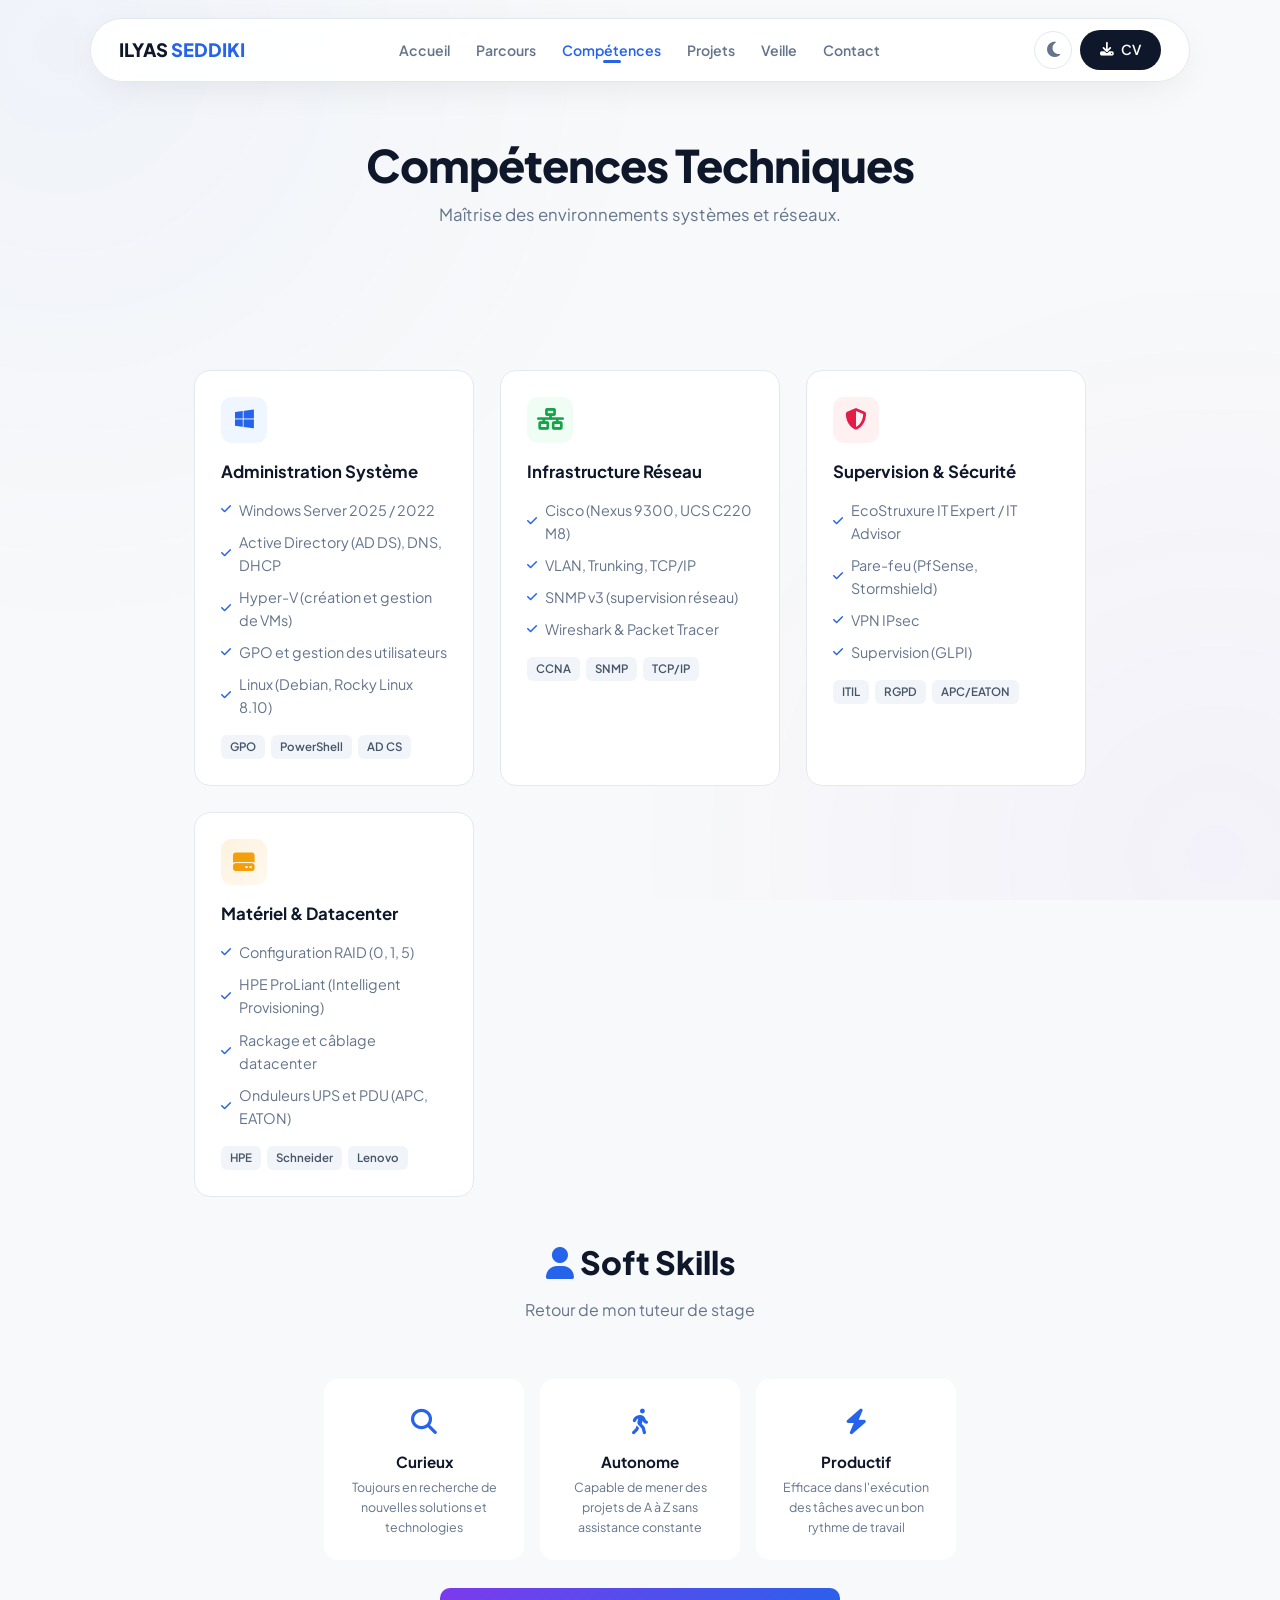
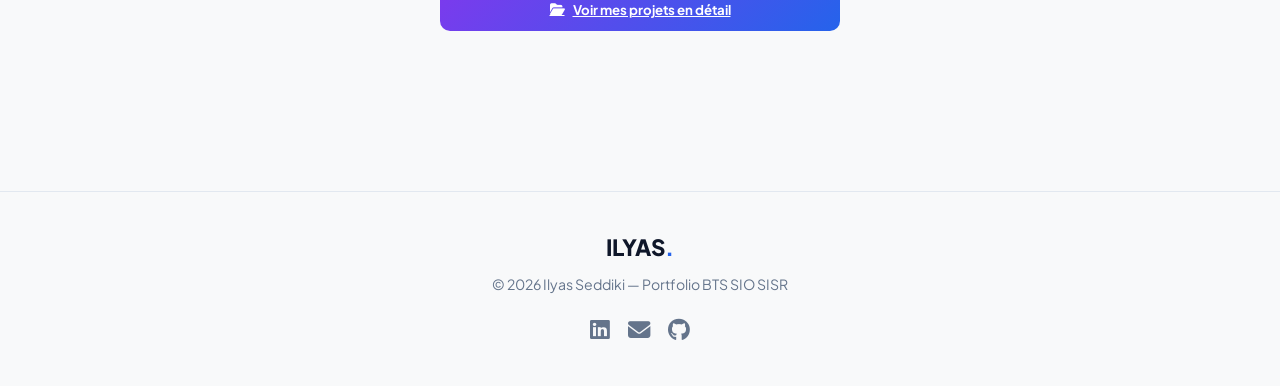
==== commit 0850970c: "update project" ====
--- a/competences.html
+++ b/competences.html
@@ -28,7 +28,7 @@
     </button>
     <div class="nav-btns">
         <button class="theme-toggle" id="themeToggle"><i class="fa-solid fa-moon"></i></button>
-        <a href="cv_seddiki_ilyas.pdf" class="btn btn-dark" download><i class="fa-solid fa-download"></i> CV</a>
+        <a href="cv_seddiki_ilyas.pdf" class="btn btn-dark" target="_blank"><i class="fa-solid fa-download"></i> CV</a>
     </div>
 </nav>
 
@@ -87,7 +87,7 @@
     </div>
 
     <div class="sec-head rv" style="margin-top:40px;">
-        <h2 class="sec-title"><i class="fa-solid fa-user" style="color:var(--accent);"></i> Qualités personnelles</h2>
+        <h2 class="sec-title"><i class="fa-solid fa-user" style="color:var(--accent);"></i> Soft Skills</h2>
         <p class="sec-sub">Retour de mon tuteur de stage</p>
     </div>
     <div class="soft-grid rv">
--- a/styles.css
+++ b/styles.css
@@ -651,6 +651,16 @@
 .lightbox-close:hover { background:rgba(255,255,255,.28); }
 .lightbox-caption { position:fixed; bottom:24px; left:50%; transform:translateX(-50%); color:rgba(255,255,255,.8); font-size:.9rem; background:rgba(0,0,0,.5); padding:8px 18px; border-radius:20px; backdrop-filter:blur(8px); white-space:nowrap; }
 
+/* ── Inoreader tabs ─────────────────────── */
+.inoreader-tabs { display:flex; gap:8px; flex-wrap:wrap; margin-bottom:16px; }
+.ino-tab { padding:9px 18px; border-radius:8px; border:1px solid var(--border); background:var(--card); color:var(--muted); font-size:.88rem; font-weight:600; cursor:pointer; transition:all .2s; display:flex; align-items:center; gap:7px; }
+.ino-tab:hover { border-color:var(--accent); color:var(--primary); }
+.ino-tab.active { background:var(--accent); color:#fff; border-color:var(--accent); }
+.ino-frame-wrap { border-radius:14px; overflow:hidden; border:1px solid var(--border); }
+.ino-frame { display:none; }
+.ino-frame.active { display:block; }
+.ino-frame iframe { display:block; width:100%; }
+
 /* ── Scroll-down button ─────────────────────── */
 .scroll-down-btn { position:fixed; bottom:28px; right:28px; width:48px; height:48px; border-radius:50%; background:var(--primary); color:#fff; display:flex; align-items:center; justify-content:center; font-size:1.2rem; text-decoration:none; box-shadow:0 4px 16px rgba(0,0,0,.25); z-index:90; transition:background .2s, transform .2s; }
 .scroll-down-btn:hover { background:var(--accent); transform:translateY(-2px); }
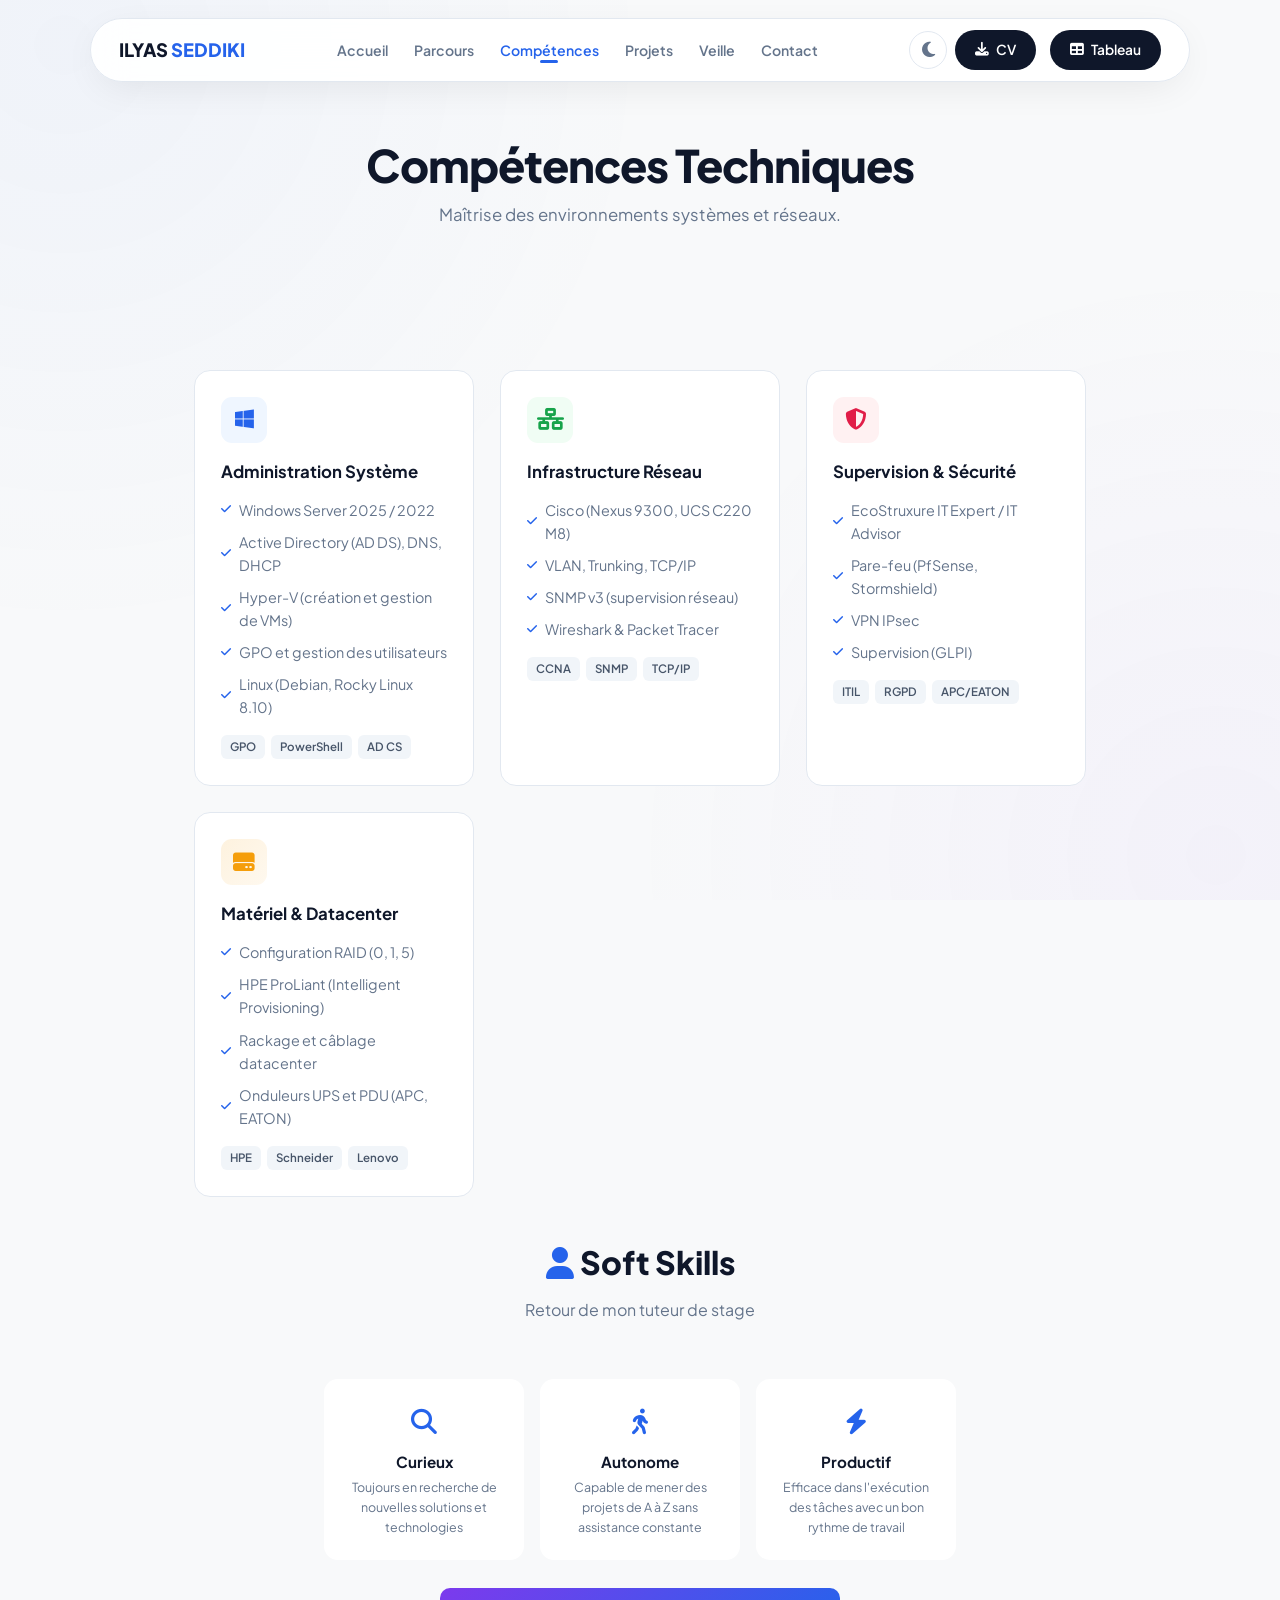
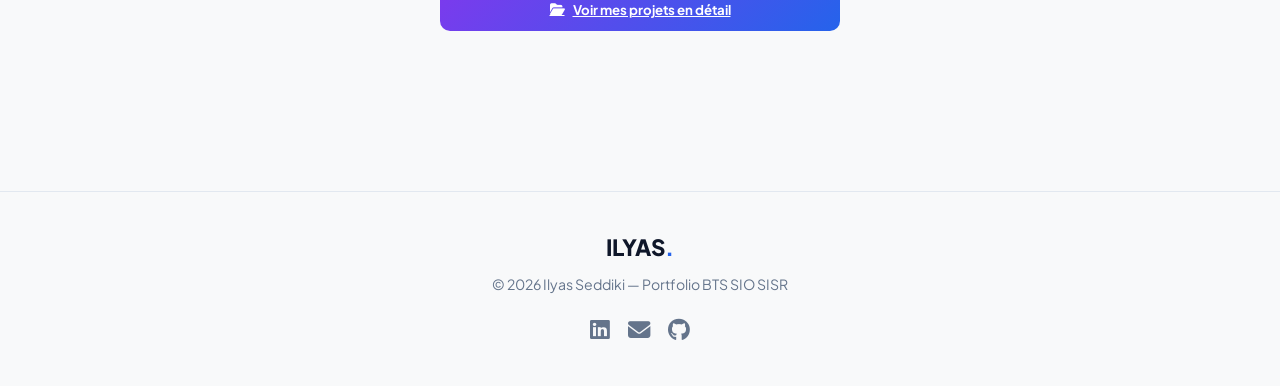
==== commit c750583d: "update project" ====
--- a/competences.html
+++ b/competences.html
@@ -28,7 +28,7 @@
     </button>
     <div class="nav-btns">
         <button class="theme-toggle" id="themeToggle"><i class="fa-solid fa-moon"></i></button>
-        <a href="cv_seddiki_ilyas.pdf" class="btn btn-dark" target="_blank"><i class="fa-solid fa-download"></i> CV</a>
+        <a href="cv_seddiki_ilyas.pdf" class="btn btn-dark" target="_blank"><i class="fa-solid fa-download"></i> CV</a><a href="documents/tableau.pdf" class="btn btn-dark" target="_blank" style="margin-left:6px;"><i class="fa-solid fa-table"></i> Tableau</a>
     </div>
 </nav>
 
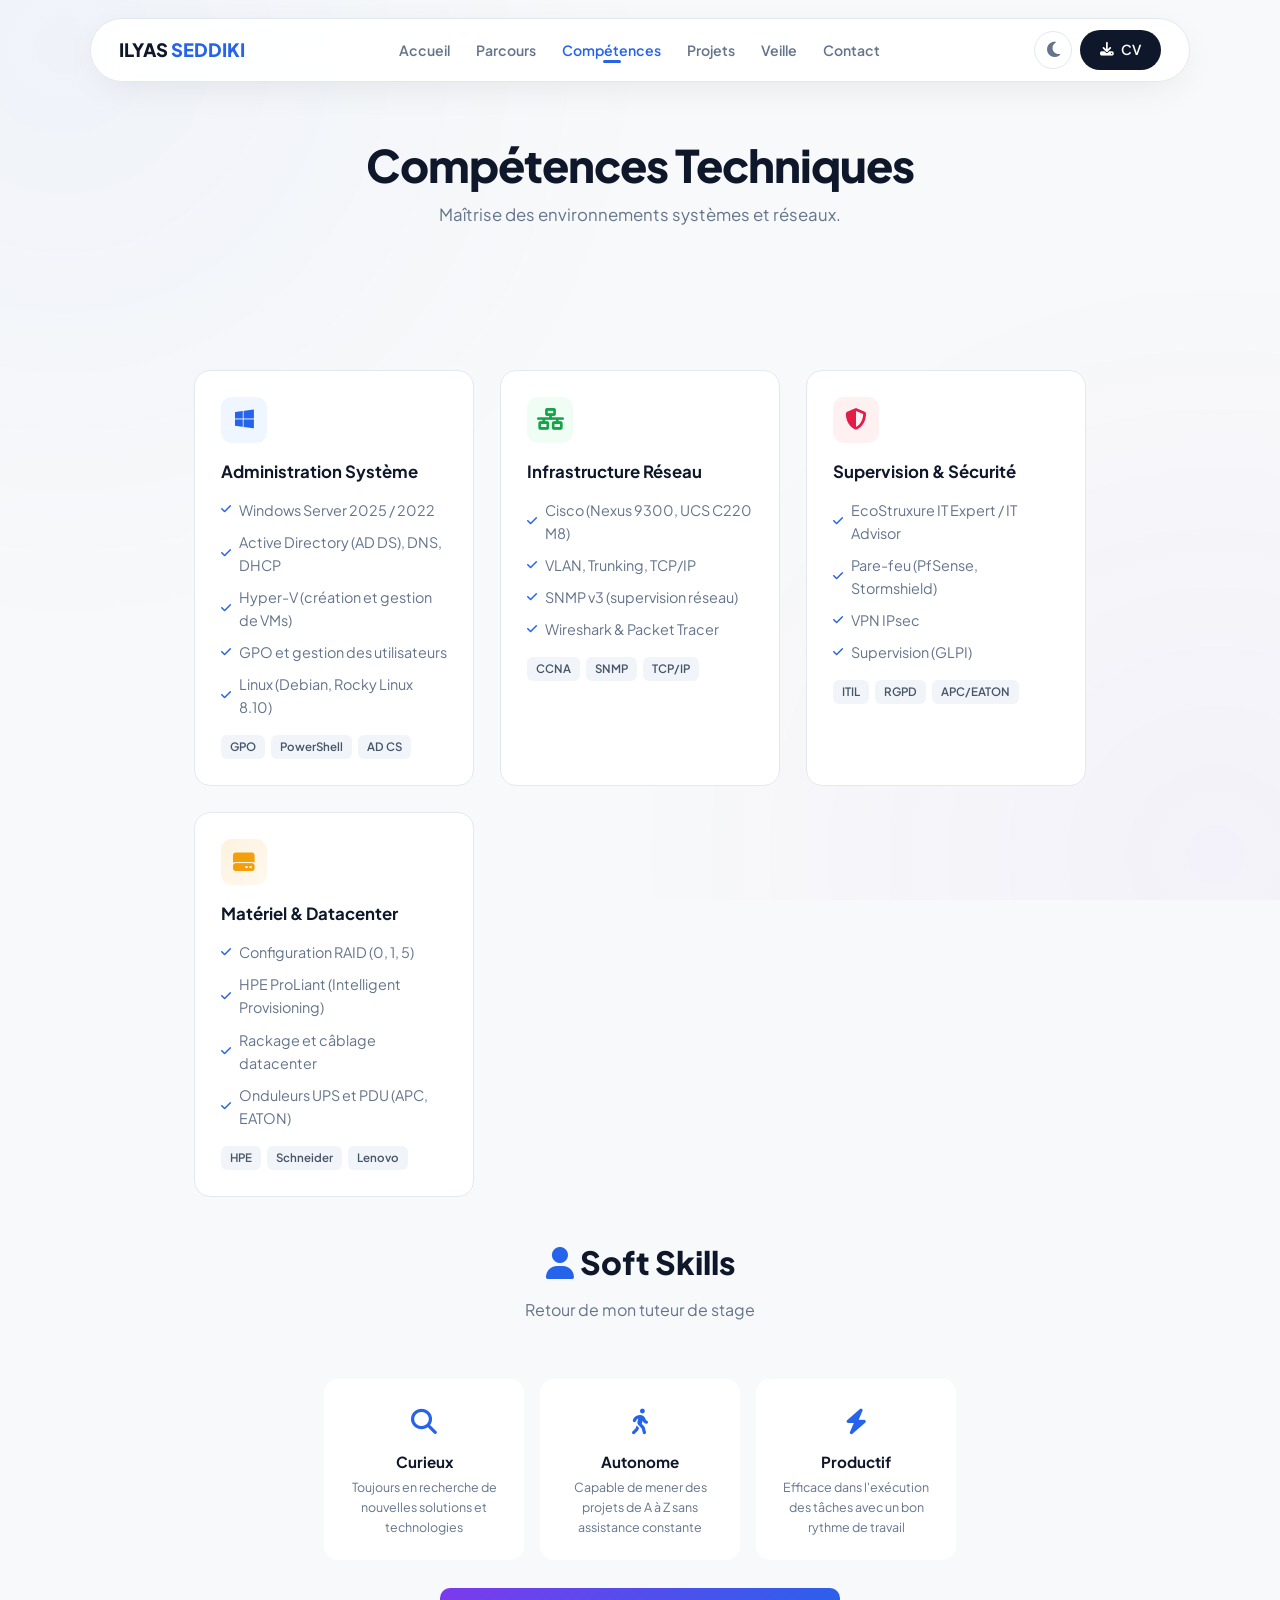
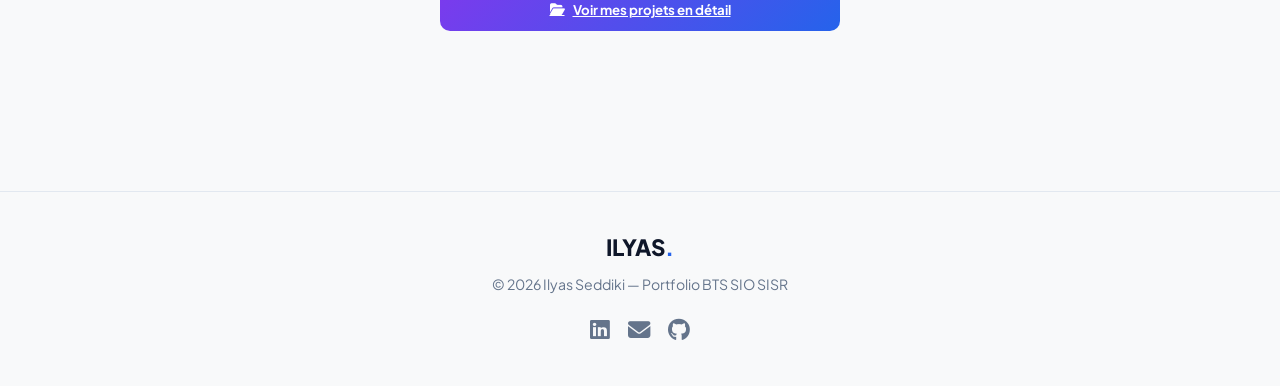
==== commit cd9ca9ee: "update project" ====
--- a/competences.html
+++ b/competences.html
@@ -28,7 +28,7 @@
     </button>
     <div class="nav-btns">
         <button class="theme-toggle" id="themeToggle"><i class="fa-solid fa-moon"></i></button>
-        <a href="cv_seddiki_ilyas.pdf" class="btn btn-dark" target="_blank"><i class="fa-solid fa-download"></i> CV</a><a href="documents/tableau.pdf" class="btn btn-dark" target="_blank" style="margin-left:6px;"><i class="fa-solid fa-table"></i> Tableau</a>
+        <a href="cv_seddiki_ilyas.pdf" class="btn btn-dark" target="_blank"><i class="fa-solid fa-download"></i> CV</a>
     </div>
 </nav>
 
